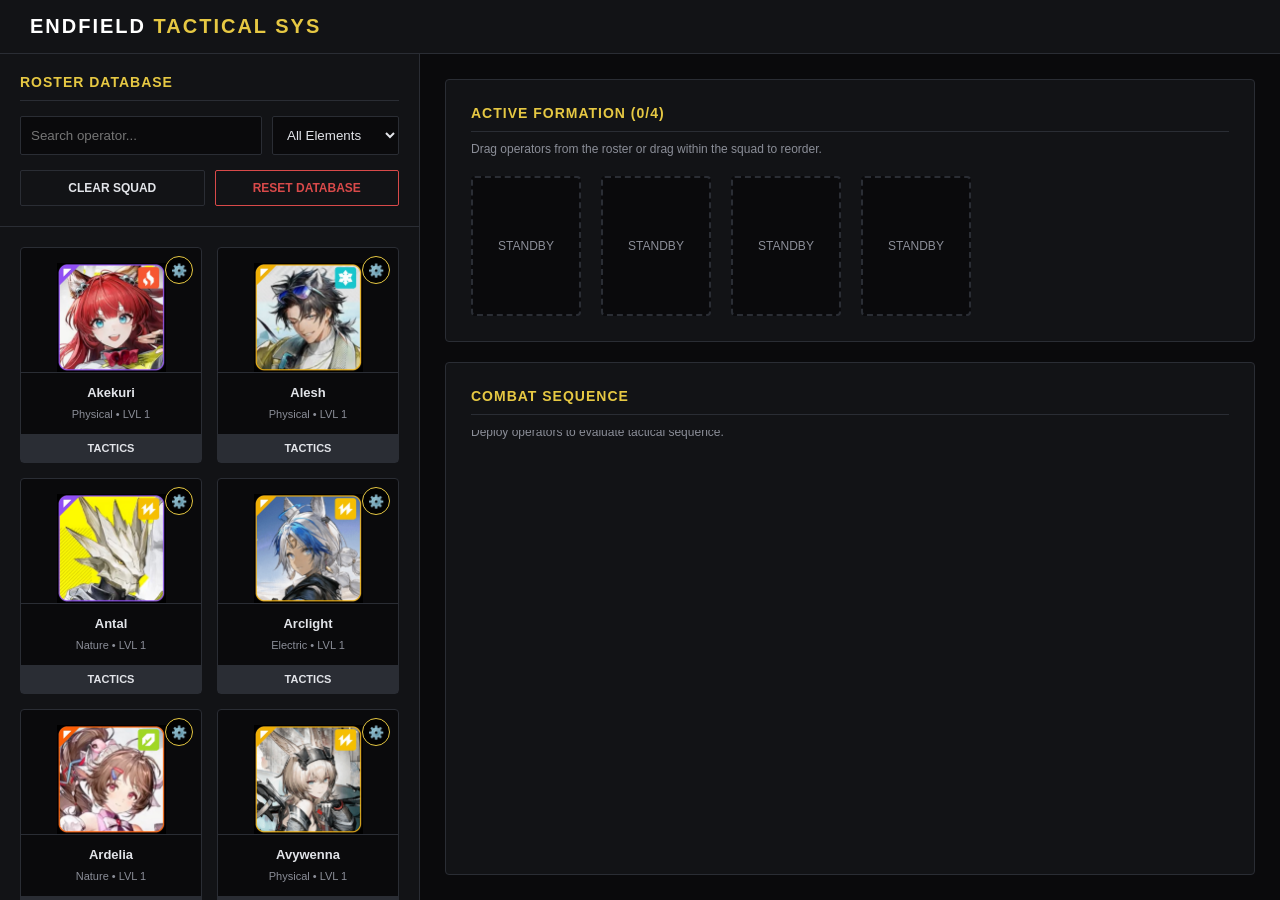
==== index.html @ f318a4c8 "Rename endfield.html to index.html" ====
<!DOCTYPE html>
<html lang="en">
<head>
    <meta charset="UTF-8">
    <meta name="viewport" content="width=device-width, initial-scale=1.0">
    <title>Endfield Combo Simulator</title>
    <link rel="icon" type="image/png" href="imagens/favicon.png">
    <link rel="stylesheet" href="style.css">
</head>
<body>
    <header class="header-nav">
        <div class="logo-area">
            <h1>ENDFIELD <span>TACTICAL SYS</span></h1>
        </div>
    </header>

    <main class="main-layout">
        <aside class="roster-panel">
            <div class="panel-header">
                <h2>Roster Database</h2>
                <div class="search-filters">
                    <input type="text" id="search-name" class="tech-input" placeholder="Search operator..." onkeyup="renderCharacters()">
                    <select id="filter-element" class="tech-input" onchange="renderCharacters()">
                        <option value="All">All Elements</option>
                        <option value="Physical">Physical</option>
                        <option value="Heat">Heat</option>
                        <option value="Cryo">Cryo</option>
                        <option value="Nature">Nature</option>
                        <option value="Electric">Electric</option>
                        <option value="Arts">Originium Arts</option>
                    </select>
                </div>
                <div class="roster-actions">
                    <button class="btn-ghost" onclick="clearSquad()">Clear Squad</button>
                    <button class="btn-danger" onclick="openConfirmModal()">Reset Database</button>
                </div>
            </div>
            
            <div class="character-grid" id="character-grid"></div>
        </aside>

        <section class="tactical-panel">
            <div class="squad-board">
                <h2>Active Formation (<span id="squad-counter">0</span>/4)</h2>
                <p class="sub-text">Drag operators from the roster or drag within the squad to reorder.</p>
                <div class="squad-slots" id="squad-slots"></div>
            </div>

            <div class="combo-board">
                <h2>Combat Sequence</h2>
                <div class="combo-track" id="combo-track"></div>
            </div>
        </section>
    </main>

    <!-- Modals -->
    <div id="modal-confirm" class="modal">
        <div class="modal-content modal-sm">
            <h2 class="warning-text">SYSTEM RESET</h2>
            <p>Are you sure you want to reset all configurations, levels, and clear the active squad?</p>
            <div class="modal-actions mt-20">
                <button class="btn-ghost" onclick="closeConfirmModal()">Cancel</button>
                <button class="btn-danger" onclick="executeResetAll()">Confirm Reset</button>
            </div>
        </div>
    </div>

    <div id="modal-synergy" class="modal">
        <div class="modal-content modal-lg">
            <span class="close-btn" onclick="closeSynergyModal()">&times;</span>
            <h2 id="modal-synergy-title">Tactical Suggestions</h2>
            <p class="sub-text">Recommended formations based on element and combat mechanics.</p>
            <div id="suggested-teams-container"></div>
        </div>
    </div>

    <div id="modal-config" class="modal">
        <div class="modal-content modal-xl">
            <span class="close-btn" onclick="closeConfigModal()">&times;</span>
            
            <div class="config-header">
                <div class="config-avatar" id="config-avatar"></div>
                <div class="config-title">
                    <h2><span id="config-char-name"></span> <span class="badge" id="config-origin-badge"></span></h2>
                    <div class="level-input-group">
                        <label>Operator LVL (1-90)</label>
                        <input type="number" id="conf-level" class="tech-input text-center" min="1" max="90" value="1">
                    </div>
                </div>
            </div>
            
            <div class="config-grid">
                <div class="config-col">
                    <div class="data-block">
                        <h3>Weapon Systems</h3>
                        <div class="weapon-display">
                            <div class="weapon-preview" id="preview-weapon"></div>
                            <select id="conf-weapon-id" class="tech-input full-width" onchange="updateWeaponPreview()"></select>
                        </div>
                        <div class="triple-grid mt-10">
                            <div><label>Level (1-90)</label><input type="number" id="conf-weapon-level" class="tech-input" min="1" max="90" value="1"></div>
                            <div><label>Essence</label><input type="number" id="conf-weapon-essence" class="tech-input" min="1" max="5" value="1"></div>
                            <div><label>Potential</label><input type="number" id="conf-weapon-potential" class="tech-input" min="1" max="5" value="1"></div>
                        </div>
                    </div>

                    <div class="data-block">
                        <h3>Factory Equipment (LVL 70 Sets)</h3>
                        <div class="gear-grid">
                            <div class="gear-item">
                                <label>HEAD</label>
                                <select id="conf-armor-head" class="tech-input full-width"></select>
                                <input type="number" id="conf-lvl-head" class="tech-input text-center" min="0" max="20" value="0" title="Enhancement Level">
                            </div>
                            <div class="gear-item">
                                <label>CORE</label>
                                <select id="conf-armor-chest" class="tech-input full-width"></select>
                                <input type="number" id="conf-lvl-chest" class="tech-input text-center" min="0" max="20" value="0" title="Enhancement Level">
                            </div>
                            <div class="gear-item">
                                <label>ARMS</label>
                                <select id="conf-armor-arms" class="tech-input full-width"></select>
                                <input type="number" id="conf-lvl-arms" class="tech-input text-center" min="0" max="20" value="0" title="Enhancement Level">
                            </div>
                            <div class="gear-item">
                                <label>LEGS</label>
                                <select id="conf-armor-legs" class="tech-input full-width"></select>
                                <input type="number" id="conf-lvl-legs" class="tech-input text-center" min="0" max="20" value="0" title="Enhancement Level">
                            </div>
                        </div>
                    </div>
                </div>

                <div class="config-col">
                    <div class="data-block h-full">
                        <h3>Capacity Matrix & Talents</h3>
                        <div class="matrix-list">
                            <div class="matrix-row">
                                <div class="matrix-info"><span class="highlight">Basic Attack</span><span id="name-skill-1"></span></div>
                                <input type="number" id="conf-skill-1" class="tech-input text-center" min="1" max="7" value="1">
                            </div>
                            <div class="matrix-row">
                                <div class="matrix-info"><span class="highlight">Active Skill</span><span id="name-skill-2"></span></div>
                                <input type="number" id="conf-skill-2" class="tech-input text-center" min="1" max="7" value="1">
                            </div>
                            <div class="matrix-row">
                                <div class="matrix-info"><span class="highlight">Ultimate</span><span id="name-skill-3"></span></div>
                                <input type="number" id="conf-skill-3" class="tech-input text-center" min="1" max="7" value="1">
                            </div>
                            <div class="matrix-row">
                                <div class="matrix-info"><span class="highlight">Passive Talent</span><span id="name-skill-4"></span></div>
                                <div class="talent-toggles" id="talent-nodes-container"></div>
                            </div>
                        </div>
                    </div>
                </div>
            </div>

            <div class="modal-actions mt-20">
                <button class="btn-ghost" onclick="resetConfig()">Restore Defaults</button>
                <button class="btn-primary" onclick="saveConfig()">Save Parameters</button>
            </div>
        </div>
    </div>

    <script src="script.js"></script>
</body>
</html>
---- style.css ----
:root {
    --bg-dark: #0A0A0C;
    --panel-dark: #121316;
    --border-dim: #2A2D34;
    --text-main: #E2E4E9;
    --text-dim: #8B8E98;
    --primary-yellow: #E6C843;
    --primary-hover: #F2D85D;
    --danger-red: #D94A4A;
}

* { box-sizing: border-box; }

body { 
    font-family: 'Segoe UI', Roboto, Helvetica, Arial, sans-serif; 
    background-color: var(--bg-dark); 
    color: var(--text-main); 
    margin: 0; padding: 0; 
    height: 100vh; display: flex; flex-direction: column;
}

.header-nav { background: var(--panel-dark); padding: 15px 30px; border-bottom: 1px solid var(--border-dim); }
.logo-area h1 { margin: 0; font-size: 20px; font-weight: 800; letter-spacing: 2px; color: #FFF; }
.logo-area span { color: var(--primary-yellow); }

.main-layout { display: flex; flex: 1; overflow: hidden; }

.roster-panel { width: 420px; background: var(--panel-dark); border-right: 1px solid var(--border-dim); display: flex; flex-direction: column; }
.panel-header { padding: 20px; border-bottom: 1px solid var(--border-dim); flex-shrink: 0; }
.panel-header h2, .squad-board h2, .combo-board h2 { font-size: 14px; text-transform: uppercase; color: var(--primary-yellow); letter-spacing: 1px; margin: 0 0 15px 0; border-bottom: 1px solid var(--border-dim); padding-bottom: 10px; }

.character-grid { flex: 1; overflow-y: auto; padding: 20px; display: grid; grid-template-columns: 1fr 1fr; gap: 15px; align-content: start; }

.tech-input { background: var(--bg-dark); border: 1px solid var(--border-dim); color: var(--text-main); padding: 10px; border-radius: 2px; outline: none; transition: 0.2s; font-family: inherit; }
.tech-input:focus { border-color: var(--primary-yellow); }
.search-filters { display: flex; gap: 10px; margin-bottom: 15px; }
.search-filters input { flex: 1; }
.roster-actions { display: flex; gap: 10px; }

.btn-primary { background: var(--primary-yellow); color: #000; border: none; padding: 10px 15px; font-weight: 700; cursor: pointer; border-radius: 2px; text-transform: uppercase; font-size: 12px; flex: 1; transition: 0.2s; }
.btn-primary:hover { background: var(--primary-hover); }
.btn-ghost { background: transparent; color: var(--text-main); border: 1px solid var(--border-dim); padding: 10px 15px; font-weight: 600; cursor: pointer; border-radius: 2px; text-transform: uppercase; font-size: 12px; flex: 1; transition: 0.2s; }
.btn-ghost:hover { background: var(--border-dim); color: #FFF; }
.btn-danger { background: transparent; color: var(--danger-red); border: 1px solid var(--danger-red); padding: 10px 15px; font-weight: 600; cursor: pointer; border-radius: 2px; text-transform: uppercase; font-size: 12px; flex: 1; transition: 0.2s; }
.btn-danger:hover { background: var(--danger-red); color: #FFF; }

.char-card { background: var(--bg-dark); border: 1px solid var(--border-dim); border-radius: 4px; position: relative; cursor: grab; display: block; transition: 0.2s; }
.char-card:hover { border-color: var(--primary-yellow); }
.char-img { width: 100%; height: 110px; min-height: 110px; flex-shrink: 0; background-size: contain; background-repeat: no-repeat; background-position: center bottom; border-bottom: 1px solid var(--border-dim); margin-top: 15px; }
.char-info { padding: 12px 10px; text-align: center; }
.char-info strong { display: block; font-size: 13px; margin-bottom: 4px; }
.char-info span { font-size: 11px; color: var(--text-dim); }

.btn-gear { position: absolute; top: 8px; right: 8px; background: rgba(0,0,0,0.8); border: 1px solid var(--primary-yellow); color: var(--primary-yellow); width: 28px; height: 28px; border-radius: 50%; display: flex; align-items: center; justify-content: center; font-size: 13px; cursor: pointer; z-index: 20; transition: 0.2s; }
.btn-gear:hover { background: var(--primary-yellow); color: #000; }
.btn-suggestion { background: var(--border-dim); border: none; color: var(--text-main); font-size: 11px; padding: 8px; cursor: pointer; text-transform: uppercase; font-weight: bold; transition: 0.2s; width: 100%; }
.btn-suggestion:hover { background: var(--primary-yellow); color: #000; }

.tactical-panel { flex: 1; display: flex; flex-direction: column; padding: 25px; overflow-y: auto; gap: 20px; }
.squad-board { background: var(--panel-dark); border: 1px solid var(--border-dim); padding: 25px; border-radius: 4px; }
.sub-text { font-size: 12px; color: var(--text-dim); margin-top: -5px; margin-bottom: 20px; }
.squad-slots { display: flex; gap: 20px; min-height: 140px; }

.slot { width: 110px; height: 140px; min-height: 140px; flex-shrink: 0; background: var(--bg-dark); border: 2px dashed var(--border-dim); display: flex; flex-direction: column; align-items: center; justify-content: center; border-radius: 4px; position: relative; background-size: contain; background-repeat: no-repeat; background-position: center; transition: 0.2s; font-size: 12px; color: var(--text-dim); }
.slot.dragover { border-color: var(--primary-yellow); background: #1A1A1A; }
.slot-filled { border-style: solid; border-color: var(--border-dim); color: #FFF; box-shadow: inset 0 -60px 40px -10px rgba(0,0,0,0.9); justify-content: flex-end; padding-bottom: 12px; cursor: grab; }
.btn-remove { position: absolute; top: -8px; right: -8px; background: var(--danger-red); border: none; color: white; width: 24px; height: 24px; border-radius: 50%; font-size: 11px; cursor: pointer; font-weight: bold; z-index: 10; }
.slot .btn-gear { top: auto; bottom: -8px; left: -8px; right: auto; background: var(--panel-dark); }

.combo-board { background: var(--panel-dark); border: 1px solid var(--border-dim); padding: 25px; border-radius: 4px; flex: 1; }
.combo-track { display: flex; align-items: center; gap: 15px; overflow-x: auto; padding-bottom: 10px; }
.combo-node { background: var(--bg-dark); border: 1px solid var(--border-dim); padding: 15px; border-radius: 4px; min-width: 150px; text-align: center; }
.combo-node span { display: block; font-size: 11px; color: var(--text-dim); }
.combo-node .mechanic { color: var(--primary-yellow); font-weight: bold; font-size: 13px; margin-top: 5px; }
.combo-arrow { color: var(--border-dim); font-size: 24px; }

.modal { display: none; position: fixed; top: 0; left: 0; width: 100%; height: 100%; background: rgba(0,0,0,0.85); justify-content: center; align-items: center; z-index: 9999; backdrop-filter: blur(5px); }
.modal-content { background: var(--panel-dark); border: 1px solid var(--border-dim); padding: 30px; border-radius: 4px; position: relative; max-height: 90vh; overflow-y: auto; box-shadow: 0 10px 40px rgba(0,0,0,0.8); }
.modal-sm { width: 400px; text-align: center; }
.modal-lg { width: 700px; }
.modal-xl { width: 850px; }
.close-btn { position: absolute; top: 15px; right: 20px; font-size: 28px; color: var(--text-dim); cursor: pointer; transition: 0.2s; }
.close-btn:hover { color: var(--danger-red); }
.warning-text { color: var(--danger-red) !important; border-bottom: none !important; margin-bottom: 5px !important; text-align: center; }

.config-header { display: flex; align-items: center; gap: 20px; border-bottom: 1px solid var(--border-dim); padding-bottom: 20px; margin-bottom: 20px; }
.config-avatar { width: 80px; height: 80px; border-radius: 4px; background: var(--bg-dark); border: 1px solid var(--primary-yellow); background-size: cover; background-position: center; }
.config-title h2 { border: none; padding: 0; font-size: 22px; color: #FFF; margin-bottom: 10px; display: flex; align-items: center; gap: 10px; }
.badge { background: var(--border-dim); font-size: 10px; padding: 3px 8px; border-radius: 20px; color: var(--text-dim); font-weight: normal; }
.level-input-group { display: flex; align-items: center; gap: 10px; font-size: 12px; color: var(--text-dim); text-transform: uppercase; font-weight: bold; }
.text-center { text-align: center; }

.config-grid { display: grid; grid-template-columns: 1fr 1fr; gap: 25px; }
.data-block { background: var(--bg-dark); border: 1px solid var(--border-dim); padding: 20px; border-radius: 4px; margin-bottom: 20px; }
.data-block h3 { margin: 0 0 15px 0; font-size: 12px; color: var(--text-dim); text-transform: uppercase; border-bottom: 1px solid var(--border-dim); padding-bottom: 8px; }
.h-full { height: 100%; box-sizing: border-box; }

.weapon-display { display: flex; gap: 15px; }
.weapon-preview { width: 60px; height: 60px; background: var(--panel-dark); border: 1px solid var(--border-dim); border-radius: 2px; flex-shrink: 0; background-size: cover; background-position: center; }
.full-width { width: 100%; }

.mt-10 { margin-top: 10px; }
.mt-20 { margin-top: 20px; }
.triple-grid { display: grid; grid-template-columns: 1fr 1fr 1fr; gap: 10px; }
.triple-grid label { display: block; font-size: 10px; color: var(--text-dim); text-transform: uppercase; margin-bottom: 4px; }
.triple-grid input { width: 100%; text-align: center; }

/* Gear Grid for 4 pieces */
.gear-grid { display: grid; grid-template-columns: 1fr; gap: 8px; }
.gear-item { display: grid; grid-template-columns: 40px 1fr 50px; gap: 10px; align-items: center; }
.gear-item label { margin: 0; font-size: 10px; color: var(--primary-yellow); font-weight: bold; }

.matrix-row { display: flex; justify-content: space-between; align-items: center; background: var(--panel-dark); border: 1px solid var(--border-dim); padding: 12px; margin-bottom: 10px; border-radius: 2px; }
.matrix-info { display: flex; flex-direction: column; }
.highlight { font-size: 10px; color: var(--primary-yellow); text-transform: uppercase; font-weight: bold; margin-bottom: 2px; }
.matrix-info span:last-child { font-size: 13px; color: #FFF; }
.matrix-row input { width: 50px; }
.talent-toggles { display: flex; gap: 5px; }
.talent-box { display: flex; align-items: center; justify-content: center; width: 24px; height: 24px; border: 1px solid var(--border-dim); background: var(--bg-dark); cursor: pointer; font-size: 10px; color: var(--text-dim); transition: 0.2s; }
.talent-box.active { background: var(--primary-yellow); color: #000; border-color: var(--primary-yellow); }

.modal-actions { display: flex; gap: 15px; }

.team-card { background: var(--bg-dark); border: 1px solid var(--border-dim); padding: 20px; margin-bottom: 15px; border-radius: 4px; }
.team-card h3 { font-size: 14px; color: var(--primary-yellow); margin-top: 0; text-transform: uppercase; border-bottom: 1px solid var(--border-dim); padding-bottom: 10px;}
.team-roster { display: flex; gap: 15px; margin-bottom: 15px; overflow-x: auto; padding-bottom: 5px; }
.mini-slot { width: 85px; height: 110px; background: var(--panel-dark); border: 1px solid var(--border-dim); display: flex; align-items: flex-end; justify-content: center; padding-bottom: 10px; font-size: 12px; text-align: center; background-size: cover; font-weight: bold; color: white; text-shadow: 1px 1px 3px #000; border-radius: 4px; }

::-webkit-scrollbar { width: 6px; height: 6px; }
::-webkit-scrollbar-track { background: var(--bg-dark); }
::-webkit-scrollbar-thumb { background: var(--border-dim); border-radius: 3px;}
::-webkit-scrollbar-thumb:hover { background: var(--primary-yellow); }
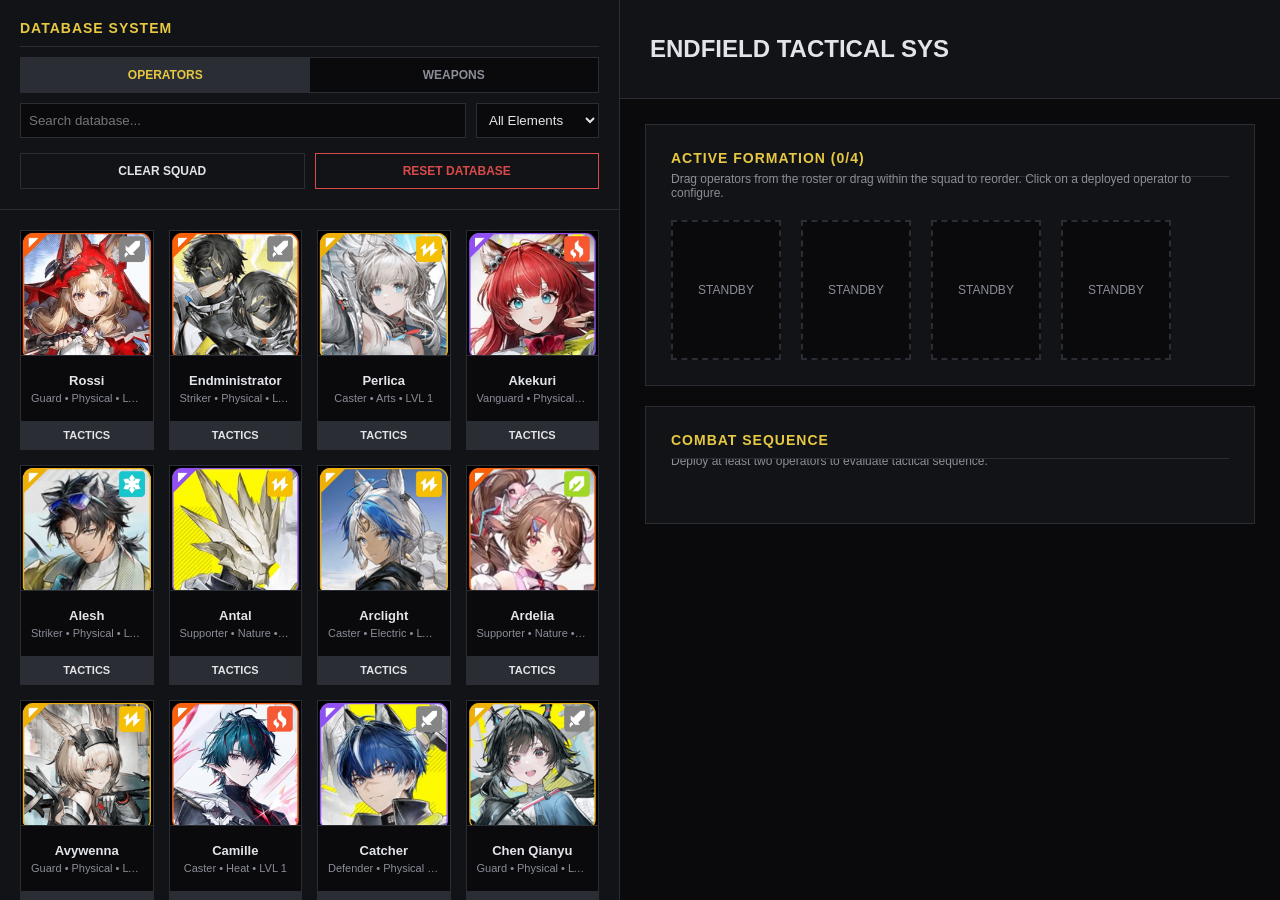
==== commit 12ae28db: "## Version 2.4 - Updated various parts of the UI. - Added the Operator and Weapon systems. - For n" ====
--- a/index.html
+++ b/index.html
@@ -3,24 +3,23 @@
 <head>
     <meta charset="UTF-8">
     <meta name="viewport" content="width=device-width, initial-scale=1.0">
-    <title>Endfield Combo Simulator</title>
+    <title>Endfield Tactical Simulator</title>
     <link rel="icon" type="image/png" href="imagens/favicon.png">
     <link rel="stylesheet" href="style.css">
 </head>
 <body>
-    <header class="header-nav">
-        <div class="logo-area">
-            <h1>ENDFIELD <span>TACTICAL SYS</span></h1>
-        </div>
-    </header>
-
     <main class="main-layout">
+        <!-- Roster Panel (Esquerda) -->
         <aside class="roster-panel">
             <div class="panel-header">
-                <h2>Roster Database</h2>
-                <div class="search-filters">
-                    <input type="text" id="search-name" class="tech-input" placeholder="Search operator..." onkeyup="renderCharacters()">
-                    <select id="filter-element" class="tech-input" onchange="renderCharacters()">
+                <h2>Database System</h2>
+                <div class="roster-tabs mt-10">
+                    <button class="tab-btn active" id="tab-btn-operators" onclick="switchTab('operators')">Operators</button>
+                    <button class="tab-btn" id="tab-btn-weapons" onclick="switchTab('weapons')">Weapons</button>
+                </div>
+                <div class="search-filters mt-10">
+                    <input type="text" id="search-name" class="tech-input" placeholder="Search database..." onkeyup="renderRoster()">
+                    <select id="filter-element" class="tech-input" onchange="renderRoster()">
                         <option value="All">All Elements</option>
                         <option value="Physical">Physical</option>
                         <option value="Heat">Heat</option>
@@ -39,21 +38,30 @@
             <div class="character-grid" id="character-grid"></div>
         </aside>
 
+        <!-- Tactical Panel (Direita) -->
         <section class="tactical-panel">
-            <div class="squad-board">
-                <h2>Active Formation (<span id="squad-counter">0</span>/4)</h2>
-                <p class="sub-text">Drag operators from the roster or drag within the squad to reorder.</p>
-                <div class="squad-slots" id="squad-slots"></div>
-            </div>
-
-            <div class="combo-board">
-                <h2>Combat Sequence</h2>
-                <div class="combo-track" id="combo-track"></div>
+            <header class="header-nav">
+                <div class="logo-area">
+                    <h1>ENDFIELD <span>TACTICAL SYS</span></h1>
+                </div>
+            </header>
+
+            <div class="tactical-content">
+                <div class="squad-board">
+                    <h2>Active Formation (<span id="squad-counter">0</span>/4)</h2>
+                    <p class="sub-text">Drag operators from the roster or drag within the squad to reorder. Click on a deployed operator to configure.</p>
+                    <div class="squad-slots" id="squad-slots"></div>
+                </div>
+
+                <div class="combo-board mt-20">
+                    <h2>Combat Sequence</h2>
+                    <div class="combo-track" id="combo-track"></div>
+                </div>
             </div>
         </section>
     </main>
 
-    <!-- Modals -->
+    <!-- Modal Reset -->
     <div id="modal-confirm" class="modal">
         <div class="modal-content modal-sm">
             <h2 class="warning-text">SYSTEM RESET</h2>
@@ -65,6 +73,7 @@
         </div>
     </div>
 
+    <!-- Modal Synergy -->
     <div id="modal-synergy" class="modal">
         <div class="modal-content modal-lg">
             <span class="close-btn" onclick="closeSynergyModal()">&times;</span>
@@ -74,8 +83,39 @@
         </div>
     </div>
 
+    <!-- Modal Weapon Explorer -->
+    <div id="modal-weapon" class="modal">
+        <div class="modal-content modal-lg">
+            <span class="close-btn" onclick="closeWeaponModal()">&times;</span>
+            <div class="config-header">
+                <div class="config-avatar" id="wpn-modal-img"></div>
+                <div class="config-title">
+                    <h2 id="wpn-modal-name">Weapon Name</h2>
+                    <span class="badge" id="wpn-modal-type">Type</span>
+                </div>
+            </div>
+            
+            <div class="data-block">
+                <h3>Base Progression Validation</h3>
+                <div style="display: flex; gap: 20px; align-items: center;">
+                    <div><label style="font-size: 10px; color: var(--text-dim); text-transform: uppercase;">Level Test (1-90)</label><input type="number" id="wpn-modal-level" class="tech-input text-center" min="1" max="90" value="1" oninput="updateWeaponModalStats()"></div>
+                    <div><label style="font-size: 10px; color: var(--text-dim); text-transform: uppercase;">Generated ATK</label><h2 style="color:var(--primary-yellow); margin:0; padding-top:4px;" id="wpn-modal-atk">0</h2></div>
+                </div>
+            </div>
+
+            <div class="data-block mt-20" id="wpn-modal-effects-container">
+                <!-- Injected via JS -->
+            </div>
+
+            <div class="modal-actions mt-20" style="justify-content: flex-end;">
+                <button class="btn-primary" id="btn-save-weapon" onclick="saveWeaponModal()" style="max-width: 200px;">Save Parameters</button>
+            </div>
+        </div>
+    </div>
+
+    <!-- Modal Character Configuration -->
     <div id="modal-config" class="modal">
-        <div class="modal-content modal-xl">
+        <div class="modal-content modal-xxxl">
             <span class="close-btn" onclick="closeConfigModal()">&times;</span>
             
             <div class="config-header">
@@ -84,73 +124,77 @@
                     <h2><span id="config-char-name"></span> <span class="badge" id="config-origin-badge"></span></h2>
                     <div class="level-input-group">
                         <label>Operator LVL (1-90)</label>
-                        <input type="number" id="conf-level" class="tech-input text-center" min="1" max="90" value="1">
+                        <input type="number" id="conf-level" class="tech-input text-center" min="1" max="90" value="1" oninput="updateLiveStats()">
+                        <span class="attr-badge" id="attr-primary" title="Primary Attribute">STR</span>
+                        <span class="attr-badge secondary" id="attr-secondary" title="Secondary Attribute">AGI</span>
                     </div>
                 </div>
             </div>
             
             <div class="config-grid">
+                <!-- Column 1: Equipment & Progression Core -->
                 <div class="config-col">
                     <div class="data-block">
+                        <h3>Character Progression</h3>
+                        <div style="display: grid; grid-template-columns: 1fr 1fr; gap: 10px;">
+                            <div><label style="display: block; font-size: 10px; color: var(--text-dim); text-transform: uppercase; margin-bottom: 4px;">Affinity (0-4)</label><input type="number" id="conf-char-affinity" class="tech-input text-center full-width" min="0" max="4" value="0" oninput="updateLiveStats()"></div>
+                            <div><label style="display: block; font-size: 10px; color: var(--text-dim); text-transform: uppercase; margin-bottom: 4px;">Potential (0-5)</label><input type="number" id="conf-char-potential" class="tech-input text-center full-width" min="0" max="5" value="0" oninput="updateLiveStats()"></div>
+                        </div>
+                    </div>
+
+                    <div class="data-block mt-10">
                         <h3>Weapon Systems</h3>
                         <div class="weapon-display">
                             <div class="weapon-preview" id="preview-weapon"></div>
-                            <select id="conf-weapon-id" class="tech-input full-width" onchange="updateWeaponPreview()"></select>
-                        </div>
-                        <div class="triple-grid mt-10">
-                            <div><label>Level (1-90)</label><input type="number" id="conf-weapon-level" class="tech-input" min="1" max="90" value="1"></div>
-                            <div><label>Essence</label><input type="number" id="conf-weapon-essence" class="tech-input" min="1" max="5" value="1"></div>
-                            <div><label>Potential</label><input type="number" id="conf-weapon-potential" class="tech-input" min="1" max="5" value="1"></div>
-                        </div>
-                    </div>
-
-                    <div class="data-block">
-                        <h3>Factory Equipment (LVL 70 Sets)</h3>
+                            <select id="conf-weapon-id" class="tech-input full-width" onchange="updateWeaponPreview(); updateLiveStats();"></select>
+                        </div>
+                        <div class="quad-grid mt-10">
+                            <div><label>Level</label><input type="number" id="conf-weapon-level" class="tech-input text-center" min="1" max="90" value="1" oninput="updateLiveStats()"></div>
+                            <div><label>Eff. 1</label><input type="number" id="conf-weapon-e1" class="tech-input text-center" min="1" max="9" value="1" oninput="updateLiveStats()"></div>
+                            <div><label>Eff. 2</label><input type="number" id="conf-weapon-e2" class="tech-input text-center" min="1" max="9" value="1" oninput="updateLiveStats()"></div>
+                            <div><label>Eff. 3</label><input type="number" id="conf-weapon-e3" class="tech-input text-center" min="1" max="9" value="1" oninput="updateLiveStats()"></div>
+                        </div>
+                    </div>
+
+                    <div class="data-block mt-10">
+                        <h3>Factory Equipment</h3>
                         <div class="gear-grid">
-                            <div class="gear-item">
-                                <label>HEAD</label>
-                                <select id="conf-armor-head" class="tech-input full-width"></select>
-                                <input type="number" id="conf-lvl-head" class="tech-input text-center" min="0" max="20" value="0" title="Enhancement Level">
+                            <div class="gear-item"><label>HEAD</label><select id="conf-armor-head" class="tech-input full-width" onchange="updateLiveStats()"></select><input type="number" id="conf-lvl-head" class="tech-input text-center" min="0" max="20" value="0" oninput="updateLiveStats()"></div>
+                            <div class="gear-item"><label>CORE</label><select id="conf-armor-chest" class="tech-input full-width" onchange="updateLiveStats()"></select><input type="number" id="conf-lvl-chest" class="tech-input text-center" min="0" max="20" value="0" oninput="updateLiveStats()"></div>
+                            <div class="gear-item"><label>ARMS</label><select id="conf-armor-arms" class="tech-input full-width" onchange="updateLiveStats()"></select><input type="number" id="conf-lvl-arms" class="tech-input text-center" min="0" max="20" value="0" oninput="updateLiveStats()"></div>
+                            <div class="gear-item"><label>LEGS</label><select id="conf-armor-legs" class="tech-input full-width" onchange="updateLiveStats()"></select><input type="number" id="conf-lvl-legs" class="tech-input text-center" min="0" max="20" value="0" oninput="updateLiveStats()"></div>
+                        </div>
+                    </div>
+                </div>
+
+                <!-- Column 2: Ability Matrix & Tactical Data -->
+                <div class="config-col" style="flex: 1.5;">
+                    <div class="data-block h-full">
+                        <h3>Ability Matrix & Mechanics</h3>
+                        <div class="matrix-list">
+                            <div class="matrix-row"><div class="matrix-info"><span class="highlight">Basic Attack</span><span id="name-skill-1"></span></div><select id="conf-skill-1" class="tech-input text-center skill-select" onchange="updateLiveStats()"></select></div>
+                            <div class="matrix-row"><div class="matrix-info"><span class="highlight">Normal Skill</span><span id="name-skill-2"></span></div><select id="conf-skill-2" class="tech-input text-center skill-select" onchange="updateLiveStats()"></select></div>
+                            <div class="matrix-row"><div class="matrix-info"><span class="highlight">Ultimate Skill</span><span id="name-skill-3"></span></div><select id="conf-skill-3" class="tech-input text-center skill-select" onchange="updateLiveStats()"></select></div>
+                            <div class="matrix-row"><div class="matrix-info"><span class="highlight">Combo Skill</span><span id="name-skill-4"></span></div><select id="conf-skill-4" class="tech-input text-center skill-select" onchange="updateLiveStats()"></select></div>
+                            
+                            <div class="talent-section mt-10">
+                                <label class="section-label">Talent Nodes (Major & Minor)</label>
+                                <div class="talent-nodes-grid" id="talent-nodes-container"></div>
                             </div>
-                            <div class="gear-item">
-                                <label>CORE</label>
-                                <select id="conf-armor-chest" class="tech-input full-width"></select>
-                                <input type="number" id="conf-lvl-chest" class="tech-input text-center" min="0" max="20" value="0" title="Enhancement Level">
-                            </div>
-                            <div class="gear-item">
-                                <label>ARMS</label>
-                                <select id="conf-armor-arms" class="tech-input full-width"></select>
-                                <input type="number" id="conf-lvl-arms" class="tech-input text-center" min="0" max="20" value="0" title="Enhancement Level">
-                            </div>
-                            <div class="gear-item">
-                                <label>LEGS</label>
-                                <select id="conf-armor-legs" class="tech-input full-width"></select>
-                                <input type="number" id="conf-lvl-legs" class="tech-input text-center" min="0" max="20" value="0" title="Enhancement Level">
-                            </div>
-                        </div>
-                    </div>
-                </div>
-
+                        </div>
+
+                        <div class="tactical-intel-box mt-10" id="intel-box">
+                            <!-- Injected by JS: Skills, Talents and Potential Data -->
+                        </div>
+                    </div>
+                </div>
+
+                <!-- Column 3: Advanced Stats -->
                 <div class="config-col">
-                    <div class="data-block h-full">
-                        <h3>Capacity Matrix & Talents</h3>
-                        <div class="matrix-list">
-                            <div class="matrix-row">
-                                <div class="matrix-info"><span class="highlight">Basic Attack</span><span id="name-skill-1"></span></div>
-                                <input type="number" id="conf-skill-1" class="tech-input text-center" min="1" max="7" value="1">
-                            </div>
-                            <div class="matrix-row">
-                                <div class="matrix-info"><span class="highlight">Active Skill</span><span id="name-skill-2"></span></div>
-                                <input type="number" id="conf-skill-2" class="tech-input text-center" min="1" max="7" value="1">
-                            </div>
-                            <div class="matrix-row">
-                                <div class="matrix-info"><span class="highlight">Ultimate</span><span id="name-skill-3"></span></div>
-                                <input type="number" id="conf-skill-3" class="tech-input text-center" min="1" max="7" value="1">
-                            </div>
-                            <div class="matrix-row">
-                                <div class="matrix-info"><span class="highlight">Passive Talent</span><span id="name-skill-4"></span></div>
-                                <div class="talent-toggles" id="talent-nodes-container"></div>
-                            </div>
+                    <div class="data-block h-full" style="padding-right: 5px;">
+                        <h3>Advanced Combat Stats</h3>
+                        <div class="stats-grid" id="advanced-stats-container">
+                            <!-- Injected by JS -->
                         </div>
                     </div>
                 </div>
@@ -158,11 +202,11 @@
 
             <div class="modal-actions mt-20">
                 <button class="btn-ghost" onclick="resetConfig()">Restore Defaults</button>
-                <button class="btn-primary" onclick="saveConfig()">Save Parameters</button>
+                <button class="btn-primary" id="btn-save-config" onclick="saveConfig()">Save Parameters</button>
             </div>
         </div>
     </div>
 
     <script src="script.js"></script>
 </body>
-</html>
+</html>
--- a/style.css
+++ b/style.css
@@ -19,114 +19,160 @@
     height: 100vh; display: flex; flex-direction: column;
 }
 
-.header-nav { background: var(--panel-dark); padding: 15px 30px; border-bottom: 1px solid var(--border-dim); }
-.logo-area h1 { margin: 0; font-size: 20px; font-weight: 800; letter-spacing: 2px; color: #FFF; }
-.logo-area span { color: var(--primary-yellow); }
+.main-layout { display: flex; flex: 1; overflow: hidden; height: 100vh; }
 
-.main-layout { display: flex; flex: 1; overflow: hidden; }
+.roster-panel { width: 620px; background: var(--panel-dark); border-right: 1px solid var(--border-dim); display: flex; flex-direction: column; }
+.panel-header { padding: 20px; border-bottom: 1px solid var(--border-dim); flex-shrink: 0; }
+.panel-header h2, .squad-board h2, .combo-board h2 { font-size: 14px; text-transform: uppercase; color: var(--primary-yellow); letter-spacing: 1px; margin: 0; border-bottom: 1px solid var(--border-dim); padding-bottom: 10px; }
 
-.roster-panel { width: 420px; background: var(--panel-dark); border-right: 1px solid var(--border-dim); display: flex; flex-direction: column; }
-.panel-header { padding: 20px; border-bottom: 1px solid var(--border-dim); flex-shrink: 0; }
-.panel-header h2, .squad-board h2, .combo-board h2 { font-size: 14px; text-transform: uppercase; color: var(--primary-yellow); letter-spacing: 1px; margin: 0 0 15px 0; border-bottom: 1px solid var(--border-dim); padding-bottom: 10px; }
+/* Roster Tabs */
+.roster-tabs { display: flex; border: 1px solid var(--border-dim); background: var(--bg-dark); }
+.tab-btn { flex: 1; background: transparent; color: var(--text-dim); border: none; padding: 10px; font-size: 12px; font-weight: bold; text-transform: uppercase; cursor: pointer; transition: 0.2s; }
+.tab-btn:hover { color: #FFF; }
+.tab-btn.active { background: var(--border-dim); color: var(--primary-yellow); }
 
-.character-grid { flex: 1; overflow-y: auto; padding: 20px; display: grid; grid-template-columns: 1fr 1fr; gap: 15px; align-content: start; }
+/* GRID FIX - Impede itens de esticarem */
+.character-grid { flex: 1; overflow-y: auto; padding: 20px; display: grid; grid-template-columns: repeat(4, 1fr); gap: 15px; align-content: start; align-items: start; }
 
-.tech-input { background: var(--bg-dark); border: 1px solid var(--border-dim); color: var(--text-main); padding: 10px; border-radius: 2px; outline: none; transition: 0.2s; font-family: inherit; }
+.tech-input { background: var(--bg-dark); border: 1px solid var(--border-dim); color: var(--text-main); padding: 8px; outline: none; transition: 0.2s; font-family: inherit; }
 .tech-input:focus { border-color: var(--primary-yellow); }
 .search-filters { display: flex; gap: 10px; margin-bottom: 15px; }
 .search-filters input { flex: 1; }
 .roster-actions { display: flex; gap: 10px; }
 
-.btn-primary { background: var(--primary-yellow); color: #000; border: none; padding: 10px 15px; font-weight: 700; cursor: pointer; border-radius: 2px; text-transform: uppercase; font-size: 12px; flex: 1; transition: 0.2s; }
+.btn-primary { background: var(--primary-yellow); color: #000; border: none; padding: 10px 15px; font-weight: 700; cursor: pointer; text-transform: uppercase; font-size: 12px; flex: 1; transition: 0.2s; }
 .btn-primary:hover { background: var(--primary-hover); }
-.btn-ghost { background: transparent; color: var(--text-main); border: 1px solid var(--border-dim); padding: 10px 15px; font-weight: 600; cursor: pointer; border-radius: 2px; text-transform: uppercase; font-size: 12px; flex: 1; transition: 0.2s; }
+.btn-ghost { background: transparent; color: var(--text-main); border: 1px solid var(--border-dim); padding: 10px 15px; font-weight: 600; cursor: pointer; text-transform: uppercase; font-size: 12px; flex: 1; transition: 0.2s; }
 .btn-ghost:hover { background: var(--border-dim); color: #FFF; }
-.btn-danger { background: transparent; color: var(--danger-red); border: 1px solid var(--danger-red); padding: 10px 15px; font-weight: 600; cursor: pointer; border-radius: 2px; text-transform: uppercase; font-size: 12px; flex: 1; transition: 0.2s; }
+.btn-danger { background: transparent; color: var(--danger-red); border: 1px solid var(--danger-red); padding: 10px 15px; font-weight: 600; cursor: pointer; text-transform: uppercase; font-size: 12px; flex: 1; transition: 0.2s; }
 .btn-danger:hover { background: var(--danger-red); color: #FFF; }
 
-.char-card { background: var(--bg-dark); border: 1px solid var(--border-dim); border-radius: 4px; position: relative; cursor: grab; display: block; transition: 0.2s; }
+/* LOCK ESTRITO DOS CARDS */
+.char-card { 
+    background: var(--bg-dark); border: 1px solid var(--border-dim); position: relative; cursor: pointer; 
+    display: flex; flex-direction: column; transition: 0.2s; 
+    width: 100%; height: 220px; min-height: 220px; max-height: 220px; overflow: hidden;
+}
 .char-card:hover { border-color: var(--primary-yellow); }
-.char-img { width: 100%; height: 110px; min-height: 110px; flex-shrink: 0; background-size: contain; background-repeat: no-repeat; background-position: center bottom; border-bottom: 1px solid var(--border-dim); margin-top: 15px; }
-.char-info { padding: 12px 10px; text-align: center; }
-.char-info strong { display: block; font-size: 13px; margin-bottom: 4px; }
-.char-info span { font-size: 11px; color: var(--text-dim); }
 
-.btn-gear { position: absolute; top: 8px; right: 8px; background: rgba(0,0,0,0.8); border: 1px solid var(--primary-yellow); color: var(--primary-yellow); width: 28px; height: 28px; border-radius: 50%; display: flex; align-items: center; justify-content: center; font-size: 13px; cursor: pointer; z-index: 20; transition: 0.2s; }
-.btn-gear:hover { background: var(--primary-yellow); color: #000; }
-.btn-suggestion { background: var(--border-dim); border: none; color: var(--text-main); font-size: 11px; padding: 8px; cursor: pointer; text-transform: uppercase; font-weight: bold; transition: 0.2s; width: 100%; }
+.char-img, .wpn-img { 
+    width: 100%; height: 125px; min-height: 125px; max-height: 125px; flex-shrink: 0; 
+    background-color: var(--panel-dark); background-repeat: no-repeat; border-bottom: 1px solid var(--border-dim); 
+    display: flex; align-items: center; justify-content: center; 
+}
+.char-img { background-size: cover; background-position: center top; }
+.wpn-img { background-size: 75%; background-position: center; }
+
+/* TEXTOS TRAVADOS EM 1 LINHA */
+.char-info { padding: 10px; text-align: center; flex: 1; display: flex; flex-direction: column; justify-content: center; overflow: hidden; width: 100%; }
+.char-info strong { display: block; font-size: 13px; margin-bottom: 4px; white-space: nowrap; overflow: hidden; text-overflow: ellipsis; width: 100%; }
+.char-info span { display: block; font-size: 11px; color: var(--text-dim); white-space: nowrap; overflow: hidden; text-overflow: ellipsis; width: 100%; }
+
+.btn-suggestion { background: var(--border-dim); border: none; color: var(--text-main); font-size: 11px; padding: 8px; cursor: pointer; text-transform: uppercase; font-weight: bold; transition: 0.2s; width: 100%; flex-shrink: 0; margin-top: auto; }
 .btn-suggestion:hover { background: var(--primary-yellow); color: #000; }
 
-.tactical-panel { flex: 1; display: flex; flex-direction: column; padding: 25px; overflow-y: auto; gap: 20px; }
-.squad-board { background: var(--panel-dark); border: 1px solid var(--border-dim); padding: 25px; border-radius: 4px; }
+.tactical-panel { flex: 1; display: flex; flex-direction: column; padding: 0; overflow-y: auto; background: var(--bg-dark); }
+
+.header-nav { 
+    background: var(--panel-dark); 
+    padding: 15px 30px; 
+    border-bottom: 1px solid var(--border-dim); 
+    width: 100%; box-sizing: border-box; text-align: left;
+}
+
+.tactical-content { padding: 25px; display: flex; flex-direction: column; flex: 1; }
+
+.squad-board { background: var(--panel-dark); border: 1px solid var(--border-dim); padding: 25px; }
 .sub-text { font-size: 12px; color: var(--text-dim); margin-top: -5px; margin-bottom: 20px; }
 .squad-slots { display: flex; gap: 20px; min-height: 140px; }
 
-.slot { width: 110px; height: 140px; min-height: 140px; flex-shrink: 0; background: var(--bg-dark); border: 2px dashed var(--border-dim); display: flex; flex-direction: column; align-items: center; justify-content: center; border-radius: 4px; position: relative; background-size: contain; background-repeat: no-repeat; background-position: center; transition: 0.2s; font-size: 12px; color: var(--text-dim); }
+.slot { width: 110px; height: 140px; min-height: 140px; flex-shrink: 0; background: var(--bg-dark); border: 2px dashed var(--border-dim); display: flex; flex-direction: column; align-items: center; justify-content: center; position: relative; background-size: cover; background-repeat: no-repeat; background-position: center top; transition: 0.2s; font-size: 12px; color: var(--text-dim); }
 .slot.dragover { border-color: var(--primary-yellow); background: #1A1A1A; }
-.slot-filled { border-style: solid; border-color: var(--border-dim); color: #FFF; box-shadow: inset 0 -60px 40px -10px rgba(0,0,0,0.9); justify-content: flex-end; padding-bottom: 12px; cursor: grab; }
-.btn-remove { position: absolute; top: -8px; right: -8px; background: var(--danger-red); border: none; color: white; width: 24px; height: 24px; border-radius: 50%; font-size: 11px; cursor: pointer; font-weight: bold; z-index: 10; }
-.slot .btn-gear { top: auto; bottom: -8px; left: -8px; right: auto; background: var(--panel-dark); }
+.slot-filled { border-style: solid; border-color: var(--border-dim); color: #FFF; box-shadow: inset 0 -60px 40px -10px rgba(0,0,0,0.9); padding-bottom: 12px; cursor: pointer; }
+.btn-remove { position: absolute; top: -8px; right: -8px; background: var(--danger-red); border: none; color: white; width: 24px; height: 24px; font-size: 11px; cursor: pointer; font-weight: bold; z-index: 10; }
 
-.combo-board { background: var(--panel-dark); border: 1px solid var(--border-dim); padding: 25px; border-radius: 4px; flex: 1; }
+.combo-board { background: var(--panel-dark); border: 1px solid var(--border-dim); padding: 25px; }
 .combo-track { display: flex; align-items: center; gap: 15px; overflow-x: auto; padding-bottom: 10px; }
-.combo-node { background: var(--bg-dark); border: 1px solid var(--border-dim); padding: 15px; border-radius: 4px; min-width: 150px; text-align: center; }
+.combo-node { background: var(--bg-dark); border: 1px solid var(--border-dim); padding: 15px; min-width: 150px; text-align: center; }
 .combo-node span { display: block; font-size: 11px; color: var(--text-dim); }
 .combo-node .mechanic { color: var(--primary-yellow); font-weight: bold; font-size: 13px; margin-top: 5px; }
 .combo-arrow { color: var(--border-dim); font-size: 24px; }
 
 .modal { display: none; position: fixed; top: 0; left: 0; width: 100%; height: 100%; background: rgba(0,0,0,0.85); justify-content: center; align-items: center; z-index: 9999; backdrop-filter: blur(5px); }
-.modal-content { background: var(--panel-dark); border: 1px solid var(--border-dim); padding: 30px; border-radius: 4px; position: relative; max-height: 90vh; overflow-y: auto; box-shadow: 0 10px 40px rgba(0,0,0,0.8); }
+.modal-content { background: var(--panel-dark); border: 1px solid var(--border-dim); padding: 20px; position: relative; max-height: 95vh; overflow-y: auto; box-shadow: 0 10px 40px rgba(0,0,0,0.8); }
 .modal-sm { width: 400px; text-align: center; }
 .modal-lg { width: 700px; }
-.modal-xl { width: 850px; }
-.close-btn { position: absolute; top: 15px; right: 20px; font-size: 28px; color: var(--text-dim); cursor: pointer; transition: 0.2s; }
+.modal-xxxl { width: 1050px; }
+.close-btn { position: absolute; top: 10px; right: 15px; font-size: 24px; color: var(--text-dim); cursor: pointer; transition: 0.2s; z-index: 50;}
 .close-btn:hover { color: var(--danger-red); }
 .warning-text { color: var(--danger-red) !important; border-bottom: none !important; margin-bottom: 5px !important; text-align: center; }
 
-.config-header { display: flex; align-items: center; gap: 20px; border-bottom: 1px solid var(--border-dim); padding-bottom: 20px; margin-bottom: 20px; }
-.config-avatar { width: 80px; height: 80px; border-radius: 4px; background: var(--bg-dark); border: 1px solid var(--primary-yellow); background-size: cover; background-position: center; }
-.config-title h2 { border: none; padding: 0; font-size: 22px; color: #FFF; margin-bottom: 10px; display: flex; align-items: center; gap: 10px; }
-.badge { background: var(--border-dim); font-size: 10px; padding: 3px 8px; border-radius: 20px; color: var(--text-dim); font-weight: normal; }
-.level-input-group { display: flex; align-items: center; gap: 10px; font-size: 12px; color: var(--text-dim); text-transform: uppercase; font-weight: bold; }
+.config-header { display: flex; align-items: center; gap: 15px; border-bottom: 1px solid var(--border-dim); padding-bottom: 15px; margin-bottom: 15px; }
+.config-avatar { width: 70px; height: 70px; background: var(--bg-dark); border: 1px solid var(--primary-yellow); background-size: cover; background-repeat: no-repeat; background-position: center top; display: flex; align-items: center; justify-content: center; }
+.config-title h2 { border: none; padding: 0; font-size: 20px; color: #FFF; margin-bottom: 8px; display: flex; align-items: center; gap: 10px; }
+.badge { background: var(--border-dim); font-size: 10px; padding: 3px 8px; color: var(--text-dim); font-weight: normal; }
+.attr-badge { background: var(--primary-yellow); color: #000; font-size: 11px; padding: 4px 10px; font-weight: bold; margin-left: 10px; }
+.attr-badge.secondary { background: var(--border-dim); color: var(--text-main); }
+.level-input-group { display: flex; align-items: center; gap: 10px; font-size: 11px; color: var(--text-dim); text-transform: uppercase; font-weight: bold; }
 .text-center { text-align: center; }
 
-.config-grid { display: grid; grid-template-columns: 1fr 1fr; gap: 25px; }
-.data-block { background: var(--bg-dark); border: 1px solid var(--border-dim); padding: 20px; border-radius: 4px; margin-bottom: 20px; }
-.data-block h3 { margin: 0 0 15px 0; font-size: 12px; color: var(--text-dim); text-transform: uppercase; border-bottom: 1px solid var(--border-dim); padding-bottom: 8px; }
+.config-grid { display: flex; gap: 15px; }
+.config-col { flex: 1; display: flex; flex-direction: column; }
+.data-block { background: var(--bg-dark); border: 1px solid var(--border-dim); padding: 12px; }
+.data-block h3 { margin: 0 0 10px 0; font-size: 11px; color: var(--text-dim); text-transform: uppercase; border-bottom: 1px solid var(--border-dim); padding-bottom: 6px; }
 .h-full { height: 100%; box-sizing: border-box; }
 
 .weapon-display { display: flex; gap: 15px; }
-.weapon-preview { width: 60px; height: 60px; background: var(--panel-dark); border: 1px solid var(--border-dim); border-radius: 2px; flex-shrink: 0; background-size: cover; background-position: center; }
+.weapon-preview { width: 60px; height: 60px; background: var(--panel-dark); border: 1px solid var(--border-dim); flex-shrink: 0; background-size: 75%; background-repeat: no-repeat; background-position: center; display: flex; align-items: center; justify-content: center; }
 .full-width { width: 100%; }
 
 .mt-10 { margin-top: 10px; }
 .mt-20 { margin-top: 20px; }
 .triple-grid { display: grid; grid-template-columns: 1fr 1fr 1fr; gap: 10px; }
-.triple-grid label { display: block; font-size: 10px; color: var(--text-dim); text-transform: uppercase; margin-bottom: 4px; }
-.triple-grid input { width: 100%; text-align: center; }
+.quad-grid { display: grid; grid-template-columns: 1fr 1fr 1fr 1fr; gap: 8px; }
+.triple-grid label, .quad-grid label { display: block; font-size: 9px; color: var(--text-dim); text-transform: uppercase; margin-bottom: 4px; }
+.triple-grid input, .quad-grid input { width: 100%; text-align: center; padding: 6px; font-size: 11px; }
 
-/* Gear Grid for 4 pieces */
-.gear-grid { display: grid; grid-template-columns: 1fr; gap: 8px; }
-.gear-item { display: grid; grid-template-columns: 40px 1fr 50px; gap: 10px; align-items: center; }
-.gear-item label { margin: 0; font-size: 10px; color: var(--primary-yellow); font-weight: bold; }
+.gear-grid { display: grid; grid-template-columns: 1fr; gap: 6px; }
+.gear-item { display: grid; grid-template-columns: 35px 1fr 45px; gap: 8px; align-items: center; }
+.gear-item label { margin: 0; font-size: 9px; color: var(--primary-yellow); font-weight: bold; }
+.gear-item select, .gear-item input { padding: 6px; font-size: 11px; }
 
-.matrix-row { display: flex; justify-content: space-between; align-items: center; background: var(--panel-dark); border: 1px solid var(--border-dim); padding: 12px; margin-bottom: 10px; border-radius: 2px; }
+.matrix-row { display: flex; justify-content: space-between; align-items: center; background: var(--panel-dark); border: 1px solid var(--border-dim); padding: 6px 10px; margin-bottom: 6px; }
 .matrix-info { display: flex; flex-direction: column; }
-.highlight { font-size: 10px; color: var(--primary-yellow); text-transform: uppercase; font-weight: bold; margin-bottom: 2px; }
-.matrix-info span:last-child { font-size: 13px; color: #FFF; }
-.matrix-row input { width: 50px; }
-.talent-toggles { display: flex; gap: 5px; }
-.talent-box { display: flex; align-items: center; justify-content: center; width: 24px; height: 24px; border: 1px solid var(--border-dim); background: var(--bg-dark); cursor: pointer; font-size: 10px; color: var(--text-dim); transition: 0.2s; }
-.talent-box.active { background: var(--primary-yellow); color: #000; border-color: var(--primary-yellow); }
+.highlight { font-size: 9px; color: var(--primary-yellow); text-transform: uppercase; font-weight: bold; margin-bottom: 2px; }
+.matrix-info span:last-child { font-size: 11px; color: #FFF; }
+.skill-select { width: 95px; font-size: 10px; padding: 5px; }
 
-.modal-actions { display: flex; gap: 15px; }
+.talent-section { background: var(--panel-dark); border: 1px solid var(--border-dim); padding: 10px; }
+.section-label { display: block; font-size: 9px; color: var(--primary-yellow); text-transform: uppercase; font-weight: bold; margin-bottom: 8px; }
+.talent-nodes-grid { display: flex; flex-wrap: wrap; gap: 6px; }
+.talent-box { display: flex; align-items: center; justify-content: center; width: 22px; height: 22px; border: 1px solid var(--border-dim); background: var(--bg-dark); cursor: pointer; font-size: 9px; color: var(--text-dim); transition: 0.2s; }
+.talent-box.major { border-color: #555; }
+.talent-box.active { background: var(--primary-yellow); color: #000; border-color: var(--primary-yellow); font-weight: bold; }
 
-.team-card { background: var(--bg-dark); border: 1px solid var(--border-dim); padding: 20px; margin-bottom: 15px; border-radius: 4px; }
-.team-card h3 { font-size: 14px; color: var(--primary-yellow); margin-top: 0; text-transform: uppercase; border-bottom: 1px solid var(--border-dim); padding-bottom: 10px;}
-.team-roster { display: flex; gap: 15px; margin-bottom: 15px; overflow-x: auto; padding-bottom: 5px; }
-.mini-slot { width: 85px; height: 110px; background: var(--panel-dark); border: 1px solid var(--border-dim); display: flex; align-items: flex-end; justify-content: center; padding-bottom: 10px; font-size: 12px; text-align: center; background-size: cover; font-weight: bold; color: white; text-shadow: 1px 1px 3px #000; border-radius: 4px; }
+/* Tactical Intel Box Styles */
+.tactical-intel-box { background: var(--panel-dark); border: 1px solid var(--border-dim); padding: 10px; overflow-y: auto; max-height: 220px; }
+.intel-item { margin-bottom: 10px; border-bottom: 1px dashed var(--border-dim); padding-bottom: 8px; }
+.intel-item:last-child { border-bottom: none; margin-bottom: 0; padding-bottom: 0; }
+.intel-title { font-size: 10px; color: var(--primary-yellow); text-transform: uppercase; font-weight: bold; margin-bottom: 2px; display: block; }
+.intel-subtitle { font-size: 12px; color: #FFF; font-weight: bold; margin-bottom: 4px; display: block; }
+.intel-desc { font-size: 10px; color: var(--text-dim); line-height: 1.4; margin: 0; }
+
+.stats-grid { display: flex; flex-direction: column; gap: 4px; overflow-y: auto; max-height: 380px; padding-right: 5px; }
+.stat-row { display: flex; justify-content: space-between; align-items: center; font-size: 10px; padding: 4px 0; border-bottom: 1px solid #1A1C20; }
+.stat-row:last-child { border-bottom: none; }
+.stat-name { color: var(--text-dim); }
+.stat-val { color: #FFF; font-family: monospace; font-size: 11px; }
+
+.modal-actions { display: flex; gap: 10px; justify-content: flex-end; }
+
+.team-card { background: var(--bg-dark); border: 1px solid var(--border-dim); padding: 15px; margin-bottom: 10px; }
+.team-card h3 { font-size: 13px; color: var(--primary-yellow); margin-top: 0; text-transform: uppercase; border-bottom: 1px solid var(--border-dim); padding-bottom: 8px;}
+.team-roster { display: flex; gap: 10px; margin-bottom: 10px; overflow-x: auto; padding-bottom: 5px; }
+.mini-slot { width: 75px; height: 100px; background: var(--panel-dark); border: 1px solid var(--border-dim); display: flex; align-items: flex-end; justify-content: center; padding-bottom: 8px; font-size: 11px; text-align: center; background-size: cover; font-weight: bold; color: white; text-shadow: 1px 1px 3px #000; }
 
 ::-webkit-scrollbar { width: 6px; height: 6px; }
 ::-webkit-scrollbar-track { background: var(--bg-dark); }
-::-webkit-scrollbar-thumb { background: var(--border-dim); border-radius: 3px;}
-::-webkit-scrollbar-thumb:hover { background: var(--primary-yellow); }
+::-webkit-scrollbar-thumb { background: var(--border-dim); }
+::-webkit-scrollbar-thumb:hover { background: var(--primary-yellow); }
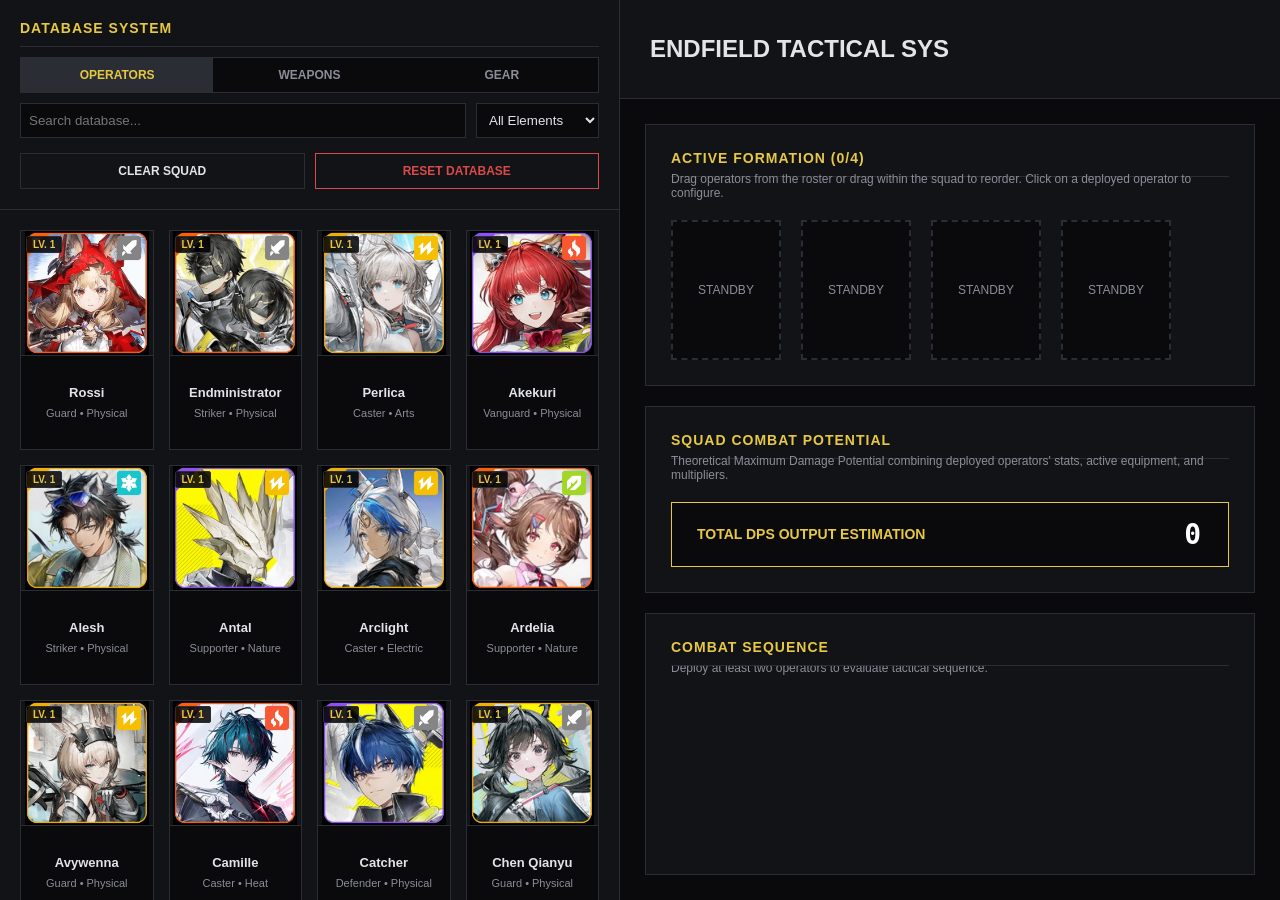
==== commit 2aaa601d: "feat: DB expansion, gear, audio, UI This update brings a major UI/UX overhaul to the simulator, opti" ====
--- a/index.html
+++ b/index.html
@@ -4,18 +4,19 @@
     <meta charset="UTF-8">
     <meta name="viewport" content="width=device-width, initial-scale=1.0">
     <title>Endfield Tactical Simulator</title>
-    <link rel="icon" type="image/png" href="imagens/favicon.png">
+    <link rel="icon" type="image/png" href="imagens/Operators/favicon.png">
     <link rel="stylesheet" href="style.css">
 </head>
 <body>
     <main class="main-layout">
-        <!-- Roster Panel (Esquerda) -->
+        <!-- Roster Panel (Left Panel - Absolute Top) -->
         <aside class="roster-panel">
             <div class="panel-header">
                 <h2>Database System</h2>
                 <div class="roster-tabs mt-10">
                     <button class="tab-btn active" id="tab-btn-operators" onclick="switchTab('operators')">Operators</button>
                     <button class="tab-btn" id="tab-btn-weapons" onclick="switchTab('weapons')">Weapons</button>
+                    <button class="tab-btn" id="tab-btn-gear" onclick="switchTab('gear')">Gear</button>
                 </div>
                 <div class="search-filters mt-10">
                     <input type="text" id="search-name" class="tech-input" placeholder="Search database..." onkeyup="renderRoster()">
@@ -38,8 +39,9 @@
             <div class="character-grid" id="character-grid"></div>
         </aside>
 
-        <!-- Tactical Panel (Direita) -->
+        <!-- Tactical Panel (Right) -->
         <section class="tactical-panel">
+            <!-- Header Nav embedded inside the tactical panel -->
             <header class="header-nav">
                 <div class="logo-area">
                     <h1>ENDFIELD <span>TACTICAL SYS</span></h1>
@@ -47,12 +49,24 @@
             </header>
 
             <div class="tactical-content">
+                <!-- Squad Board -->
                 <div class="squad-board">
                     <h2>Active Formation (<span id="squad-counter">0</span>/4)</h2>
                     <p class="sub-text">Drag operators from the roster or drag within the squad to reorder. Click on a deployed operator to configure.</p>
                     <div class="squad-slots" id="squad-slots"></div>
                 </div>
 
+                <!-- Squad Power / Damage Calculation Board -->
+                <div class="power-board mt-20">
+                    <h2>Squad Combat Potential</h2>
+                    <p class="sub-text">Theoretical Maximum Damage Potential combining deployed operators' stats, active equipment, and multipliers.</p>
+                    <div class="power-display">
+                        <span class="power-label">Total DPS Output Estimation</span>
+                        <span class="power-value" id="squad-total-power">0</span>
+                    </div>
+                </div>
+
+                <!-- Combo Sequence Board -->
                 <div class="combo-board mt-20">
                     <h2>Combat Sequence</h2>
                     <div class="combo-track" id="combo-track"></div>
@@ -61,7 +75,10 @@
         </section>
     </main>
 
-    <!-- Modal Reset -->
+    <!-- Toast Notifications System -->
+    <div id="toast-container" class="toast-container"></div>
+
+    <!-- System Reset Modal -->
     <div id="modal-confirm" class="modal">
         <div class="modal-content modal-sm">
             <h2 class="warning-text">SYSTEM RESET</h2>
@@ -73,7 +90,7 @@
         </div>
     </div>
 
-    <!-- Modal Synergy -->
+    <!-- Synergy Modal -->
     <div id="modal-synergy" class="modal">
         <div class="modal-content modal-lg">
             <span class="close-btn" onclick="closeSynergyModal()">&times;</span>
@@ -83,7 +100,7 @@
         </div>
     </div>
 
-    <!-- Modal Weapon Explorer -->
+    <!-- Weapon Explorer Modal -->
     <div id="modal-weapon" class="modal">
         <div class="modal-content modal-lg">
             <span class="close-btn" onclick="closeWeaponModal()">&times;</span>
@@ -113,7 +130,27 @@
         </div>
     </div>
 
-    <!-- Modal Character Configuration -->
+    <!-- Gear Explorer Modal -->
+    <div id="modal-gear" class="modal">
+        <div class="modal-content modal-lg">
+            <span class="close-btn" onclick="closeGearModal()">&times;</span>
+            <div class="config-header">
+                <div class="config-avatar" id="gear-modal-img"></div>
+                <div class="config-title">
+                    <h2 id="gear-modal-name">Gear Name</h2>
+                    <div style="display: flex; gap: 10px; margin-top: 5px;">
+                        <span class="badge" id="gear-modal-set">Set Name</span>
+                        <span class="badge" id="gear-modal-type">Type</span>
+                    </div>
+                </div>
+            </div>
+            <div class="data-block mt-20" id="gear-modal-stats-container">
+                <!-- Injected via JS -->
+            </div>
+        </div>
+    </div>
+
+    <!-- Character Configuration Modal (Compact) -->
     <div id="modal-config" class="modal">
         <div class="modal-content modal-xxxl">
             <span class="close-btn" onclick="closeConfigModal()">&times;</span>
@@ -124,11 +161,19 @@
                     <h2><span id="config-char-name"></span> <span class="badge" id="config-origin-badge"></span></h2>
                     <div class="level-input-group">
                         <label>Operator LVL (1-90)</label>
-                        <input type="number" id="conf-level" class="tech-input text-center" min="1" max="90" value="1" oninput="updateLiveStats()">
+                        <input type="number" id="conf-level" class="tech-input text-center" min="1" max="90" value="1" oninput="updateLiveStatsAndDOM()">
                         <span class="attr-badge" id="attr-primary" title="Primary Attribute">STR</span>
                         <span class="attr-badge secondary" id="attr-secondary" title="Secondary Attribute">AGI</span>
                     </div>
                 </div>
+            </div>
+
+            <!-- Character Tabs (Placeholders) -->
+            <div class="roster-tabs" style="margin-bottom: 20px;">
+                <button class="tab-btn active">Combat Loadout</button>
+                <button class="tab-btn">Artworks</button>
+                <button class="tab-btn">Operator Intel</button>
+                <button class="tab-btn">Operator Files</button>
             </div>
             
             <div class="config-grid">
@@ -137,8 +182,8 @@
                     <div class="data-block">
                         <h3>Character Progression</h3>
                         <div style="display: grid; grid-template-columns: 1fr 1fr; gap: 10px;">
-                            <div><label style="display: block; font-size: 10px; color: var(--text-dim); text-transform: uppercase; margin-bottom: 4px;">Affinity (0-4)</label><input type="number" id="conf-char-affinity" class="tech-input text-center full-width" min="0" max="4" value="0" oninput="updateLiveStats()"></div>
-                            <div><label style="display: block; font-size: 10px; color: var(--text-dim); text-transform: uppercase; margin-bottom: 4px;">Potential (0-5)</label><input type="number" id="conf-char-potential" class="tech-input text-center full-width" min="0" max="5" value="0" oninput="updateLiveStats()"></div>
+                            <div><label style="display: block; font-size: 10px; color: var(--text-dim); text-transform: uppercase; margin-bottom: 4px;">Affinity (0-4)</label><input type="number" id="conf-char-affinity" class="tech-input text-center full-width" min="0" max="4" value="0" oninput="updateLiveStatsAndDOM()"></div>
+                            <div><label style="display: block; font-size: 10px; color: var(--text-dim); text-transform: uppercase; margin-bottom: 4px;">Potential (0-5)</label><input type="number" id="conf-char-potential" class="tech-input text-center full-width" min="0" max="5" value="0" oninput="updateLiveStatsAndDOM()"></div>
                         </div>
                     </div>
 
@@ -146,23 +191,23 @@
                         <h3>Weapon Systems</h3>
                         <div class="weapon-display">
                             <div class="weapon-preview" id="preview-weapon"></div>
-                            <select id="conf-weapon-id" class="tech-input full-width" onchange="updateWeaponPreview(); updateLiveStats();"></select>
+                            <select id="conf-weapon-id" class="tech-input full-width" onchange="updateWeaponPreview(); updateLiveStatsAndDOM();"></select>
                         </div>
                         <div class="quad-grid mt-10">
-                            <div><label>Level</label><input type="number" id="conf-weapon-level" class="tech-input text-center" min="1" max="90" value="1" oninput="updateLiveStats()"></div>
-                            <div><label>Eff. 1</label><input type="number" id="conf-weapon-e1" class="tech-input text-center" min="1" max="9" value="1" oninput="updateLiveStats()"></div>
-                            <div><label>Eff. 2</label><input type="number" id="conf-weapon-e2" class="tech-input text-center" min="1" max="9" value="1" oninput="updateLiveStats()"></div>
-                            <div><label>Eff. 3</label><input type="number" id="conf-weapon-e3" class="tech-input text-center" min="1" max="9" value="1" oninput="updateLiveStats()"></div>
+                            <div><label>Level</label><input type="number" id="conf-weapon-level" class="tech-input text-center" min="1" max="90" value="1" oninput="updateLiveStatsAndDOM()"></div>
+                            <div><label>Eff. 1</label><input type="number" id="conf-weapon-e1" class="tech-input text-center" min="1" max="9" value="1" oninput="updateLiveStatsAndDOM()"></div>
+                            <div><label>Eff. 2</label><input type="number" id="conf-weapon-e2" class="tech-input text-center" min="1" max="9" value="1" oninput="updateLiveStatsAndDOM()"></div>
+                            <div><label>Eff. 3</label><input type="number" id="conf-weapon-e3" class="tech-input text-center" min="1" max="9" value="1" oninput="updateLiveStatsAndDOM()"></div>
                         </div>
                     </div>
 
                     <div class="data-block mt-10">
                         <h3>Factory Equipment</h3>
                         <div class="gear-grid">
-                            <div class="gear-item"><label>HEAD</label><select id="conf-armor-head" class="tech-input full-width" onchange="updateLiveStats()"></select><input type="number" id="conf-lvl-head" class="tech-input text-center" min="0" max="20" value="0" oninput="updateLiveStats()"></div>
-                            <div class="gear-item"><label>CORE</label><select id="conf-armor-chest" class="tech-input full-width" onchange="updateLiveStats()"></select><input type="number" id="conf-lvl-chest" class="tech-input text-center" min="0" max="20" value="0" oninput="updateLiveStats()"></div>
-                            <div class="gear-item"><label>ARMS</label><select id="conf-armor-arms" class="tech-input full-width" onchange="updateLiveStats()"></select><input type="number" id="conf-lvl-arms" class="tech-input text-center" min="0" max="20" value="0" oninput="updateLiveStats()"></div>
-                            <div class="gear-item"><label>LEGS</label><select id="conf-armor-legs" class="tech-input full-width" onchange="updateLiveStats()"></select><input type="number" id="conf-lvl-legs" class="tech-input text-center" min="0" max="20" value="0" oninput="updateLiveStats()"></div>
+                            <div class="gear-item"><label>ARMOR</label><select id="conf-equip-armor" class="tech-input full-width" onchange="updateLiveStatsAndDOM()"></select></div>
+                            <div class="gear-item"><label>GLOVES</label><select id="conf-equip-gloves" class="tech-input full-width" onchange="updateLiveStatsAndDOM()"></select></div>
+                            <div class="gear-item"><label>KIT 1</label><select id="conf-equip-kit1" class="tech-input full-width" onchange="updateLiveStatsAndDOM()"></select></div>
+                            <div class="gear-item"><label>KIT 2</label><select id="conf-equip-kit2" class="tech-input full-width" onchange="updateLiveStatsAndDOM()"></select></div>
                         </div>
                     </div>
                 </div>
@@ -170,21 +215,9 @@
                 <!-- Column 2: Ability Matrix & Tactical Data -->
                 <div class="config-col" style="flex: 1.5;">
                     <div class="data-block h-full">
-                        <h3>Ability Matrix & Mechanics</h3>
-                        <div class="matrix-list">
-                            <div class="matrix-row"><div class="matrix-info"><span class="highlight">Basic Attack</span><span id="name-skill-1"></span></div><select id="conf-skill-1" class="tech-input text-center skill-select" onchange="updateLiveStats()"></select></div>
-                            <div class="matrix-row"><div class="matrix-info"><span class="highlight">Normal Skill</span><span id="name-skill-2"></span></div><select id="conf-skill-2" class="tech-input text-center skill-select" onchange="updateLiveStats()"></select></div>
-                            <div class="matrix-row"><div class="matrix-info"><span class="highlight">Ultimate Skill</span><span id="name-skill-3"></span></div><select id="conf-skill-3" class="tech-input text-center skill-select" onchange="updateLiveStats()"></select></div>
-                            <div class="matrix-row"><div class="matrix-info"><span class="highlight">Combo Skill</span><span id="name-skill-4"></span></div><select id="conf-skill-4" class="tech-input text-center skill-select" onchange="updateLiveStats()"></select></div>
-                            
-                            <div class="talent-section mt-10">
-                                <label class="section-label">Talent Nodes (Major & Minor)</label>
-                                <div class="talent-nodes-grid" id="talent-nodes-container"></div>
-                            </div>
-                        </div>
-
-                        <div class="tactical-intel-box mt-10" id="intel-box">
-                            <!-- Injected by JS: Skills, Talents and Potential Data -->
+                        <h3>Skills & Mechanics</h3>
+                        <div class="tactical-intel-box" id="intel-box" style="max-height: 520px; height: 100%;">
+                            <!-- Injected by JS -->
                         </div>
                     </div>
                 </div>
--- a/style.css
+++ b/style.css
@@ -21,17 +21,17 @@
 
 .main-layout { display: flex; flex: 1; overflow: hidden; height: 100vh; }
 
+/* Fixed roster panel size on the left */
 .roster-panel { width: 620px; background: var(--panel-dark); border-right: 1px solid var(--border-dim); display: flex; flex-direction: column; }
 .panel-header { padding: 20px; border-bottom: 1px solid var(--border-dim); flex-shrink: 0; }
-.panel-header h2, .squad-board h2, .combo-board h2 { font-size: 14px; text-transform: uppercase; color: var(--primary-yellow); letter-spacing: 1px; margin: 0; border-bottom: 1px solid var(--border-dim); padding-bottom: 10px; }
+.panel-header h2, .squad-board h2, .combo-board h2, .power-board h2 { font-size: 14px; text-transform: uppercase; color: var(--primary-yellow); letter-spacing: 1px; margin: 0; border-bottom: 1px solid var(--border-dim); padding-bottom: 10px; }
 
 /* Roster Tabs */
-.roster-tabs { display: flex; border: 1px solid var(--border-dim); background: var(--bg-dark); }
+.roster-tabs { display: flex; border: 1px solid var(--border-dim); overflow: hidden; background: var(--bg-dark); }
 .tab-btn { flex: 1; background: transparent; color: var(--text-dim); border: none; padding: 10px; font-size: 12px; font-weight: bold; text-transform: uppercase; cursor: pointer; transition: 0.2s; }
 .tab-btn:hover { color: #FFF; }
 .tab-btn.active { background: var(--border-dim); color: var(--primary-yellow); }
 
-/* GRID FIX - Impede itens de esticarem */
 .character-grid { flex: 1; overflow-y: auto; padding: 20px; display: grid; grid-template-columns: repeat(4, 1fr); gap: 15px; align-content: start; align-items: start; }
 
 .tech-input { background: var(--bg-dark); border: 1px solid var(--border-dim); color: var(--text-main); padding: 8px; outline: none; transition: 0.2s; font-family: inherit; }
@@ -47,36 +47,42 @@
 .btn-danger { background: transparent; color: var(--danger-red); border: 1px solid var(--danger-red); padding: 10px 15px; font-weight: 600; cursor: pointer; text-transform: uppercase; font-size: 12px; flex: 1; transition: 0.2s; }
 .btn-danger:hover { background: var(--danger-red); color: #FFF; }
 
-/* LOCK ESTRITO DOS CARDS */
+/* Free height for cards to allow text wrapping */
 .char-card { 
     background: var(--bg-dark); border: 1px solid var(--border-dim); position: relative; cursor: pointer; 
     display: flex; flex-direction: column; transition: 0.2s; 
-    width: 100%; height: 220px; min-height: 220px; max-height: 220px; overflow: hidden;
+    width: 100%; min-height: 220px; overflow: hidden;
 }
 .char-card:hover { border-color: var(--primary-yellow); }
 
+/* Image scaling fixes */
 .char-img, .wpn-img { 
     width: 100%; height: 125px; min-height: 125px; max-height: 125px; flex-shrink: 0; 
     background-color: var(--panel-dark); background-repeat: no-repeat; border-bottom: 1px solid var(--border-dim); 
-    display: flex; align-items: center; justify-content: center; 
+    display: flex; align-items: center; justify-content: center; position: relative;
 }
-.char-img { background-size: cover; background-position: center top; }
+.char-img { background-size: contain; background-position: center bottom; }
 .wpn-img { background-size: 75%; background-position: center; }
 
-/* TEXTOS TRAVADOS EM 1 LINHA */
-.char-info { padding: 10px; text-align: center; flex: 1; display: flex; flex-direction: column; justify-content: center; overflow: hidden; width: 100%; }
-.char-info strong { display: block; font-size: 13px; margin-bottom: 4px; white-space: nowrap; overflow: hidden; text-overflow: ellipsis; width: 100%; }
-.char-info span { display: block; font-size: 11px; color: var(--text-dim); white-space: nowrap; overflow: hidden; text-overflow: ellipsis; width: 100%; }
+/* Level overlay positioning */
+.lvl-overlay {
+    position: absolute; top: 5px; left: 5px; background: rgba(0,0,0,0.85); color: var(--primary-yellow);
+    padding: 2px 6px; font-size: 10px; font-weight: bold; border-radius: 2px; border: 1px solid var(--border-dim); z-index: 10;
+}
+
+/* Free text wrapping enabled */
+.char-info { padding: 10px; text-align: center; flex: 1; display: flex; flex-direction: column; justify-content: center; width: 100%; }
+.char-info strong { display: block; font-size: 13px; margin-bottom: 4px; line-height: 1.3; }
+.char-info span { display: block; font-size: 11px; color: var(--text-dim); line-height: 1.3; }
 
 .btn-suggestion { background: var(--border-dim); border: none; color: var(--text-main); font-size: 11px; padding: 8px; cursor: pointer; text-transform: uppercase; font-weight: bold; transition: 0.2s; width: 100%; flex-shrink: 0; margin-top: auto; }
 .btn-suggestion:hover { background: var(--primary-yellow); color: #000; }
 
 .tactical-panel { flex: 1; display: flex; flex-direction: column; padding: 0; overflow-y: auto; background: var(--bg-dark); }
 
+/* Absolute top header */
 .header-nav { 
-    background: var(--panel-dark); 
-    padding: 15px 30px; 
-    border-bottom: 1px solid var(--border-dim); 
+    background: var(--panel-dark); padding: 15px 30px; border-bottom: 1px solid var(--border-dim); 
     width: 100%; box-sizing: border-box; text-align: left;
 }
 
@@ -91,7 +97,12 @@
 .slot-filled { border-style: solid; border-color: var(--border-dim); color: #FFF; box-shadow: inset 0 -60px 40px -10px rgba(0,0,0,0.9); padding-bottom: 12px; cursor: pointer; }
 .btn-remove { position: absolute; top: -8px; right: -8px; background: var(--danger-red); border: none; color: white; width: 24px; height: 24px; font-size: 11px; cursor: pointer; font-weight: bold; z-index: 10; }
 
-.combo-board { background: var(--panel-dark); border: 1px solid var(--border-dim); padding: 25px; }
+.power-board { background: var(--panel-dark); border: 1px solid var(--border-dim); padding: 25px; }
+.power-display { display: flex; justify-content: space-between; align-items: center; background: var(--bg-dark); border: 1px solid var(--primary-yellow); padding: 15px 25px; }
+.power-label { font-size: 14px; color: var(--primary-yellow); text-transform: uppercase; font-weight: bold; }
+.power-value { font-size: 28px; color: #FFF; font-weight: bold; font-family: monospace; letter-spacing: 2px; }
+
+.combo-board { background: var(--panel-dark); border: 1px solid var(--border-dim); padding: 25px; flex: 1; }
 .combo-track { display: flex; align-items: center; gap: 15px; overflow-x: auto; padding-bottom: 10px; }
 .combo-node { background: var(--bg-dark); border: 1px solid var(--border-dim); padding: 15px; min-width: 150px; text-align: center; }
 .combo-node span { display: block; font-size: 11px; color: var(--text-dim); }
@@ -108,7 +119,7 @@
 .warning-text { color: var(--danger-red) !important; border-bottom: none !important; margin-bottom: 5px !important; text-align: center; }
 
 .config-header { display: flex; align-items: center; gap: 15px; border-bottom: 1px solid var(--border-dim); padding-bottom: 15px; margin-bottom: 15px; }
-.config-avatar { width: 70px; height: 70px; background: var(--bg-dark); border: 1px solid var(--primary-yellow); background-size: cover; background-repeat: no-repeat; background-position: center top; display: flex; align-items: center; justify-content: center; }
+.config-avatar { width: 70px; height: 70px; background: var(--bg-dark); border: 1px solid var(--primary-yellow); background-size: cover; background-repeat: no-repeat; background-position: center top; display: flex; align-items: center; justify-content: center; position: relative; }
 .config-title h2 { border: none; padding: 0; font-size: 20px; color: #FFF; margin-bottom: 8px; display: flex; align-items: center; gap: 10px; }
 .badge { background: var(--border-dim); font-size: 10px; padding: 3px 8px; color: var(--text-dim); font-weight: normal; }
 .attr-badge { background: var(--primary-yellow); color: #000; font-size: 11px; padding: 4px 10px; font-weight: bold; margin-left: 10px; }
@@ -123,7 +134,7 @@
 .h-full { height: 100%; box-sizing: border-box; }
 
 .weapon-display { display: flex; gap: 15px; }
-.weapon-preview { width: 60px; height: 60px; background: var(--panel-dark); border: 1px solid var(--border-dim); flex-shrink: 0; background-size: 75%; background-repeat: no-repeat; background-position: center; display: flex; align-items: center; justify-content: center; }
+.weapon-preview { width: 60px; height: 60px; background: var(--panel-dark); border: 1px solid var(--border-dim); flex-shrink: 0; background-size: 75%; background-repeat: no-repeat; background-position: center; display: flex; align-items: center; justify-content: center; position: relative; }
 .full-width { width: 100%; }
 
 .mt-10 { margin-top: 10px; }
@@ -134,32 +145,22 @@
 .triple-grid input, .quad-grid input { width: 100%; text-align: center; padding: 6px; font-size: 11px; }
 
 .gear-grid { display: grid; grid-template-columns: 1fr; gap: 6px; }
-.gear-item { display: grid; grid-template-columns: 35px 1fr 45px; gap: 8px; align-items: center; }
+.gear-item { display: grid; grid-template-columns: 50px 1fr; gap: 8px; align-items: center; }
 .gear-item label { margin: 0; font-size: 9px; color: var(--primary-yellow); font-weight: bold; }
 .gear-item select, .gear-item input { padding: 6px; font-size: 11px; }
 
-.matrix-row { display: flex; justify-content: space-between; align-items: center; background: var(--panel-dark); border: 1px solid var(--border-dim); padding: 6px 10px; margin-bottom: 6px; }
-.matrix-info { display: flex; flex-direction: column; }
-.highlight { font-size: 9px; color: var(--primary-yellow); text-transform: uppercase; font-weight: bold; margin-bottom: 2px; }
-.matrix-info span:last-child { font-size: 11px; color: #FFF; }
-.skill-select { width: 95px; font-size: 10px; padding: 5px; }
-
-.talent-section { background: var(--panel-dark); border: 1px solid var(--border-dim); padding: 10px; }
-.section-label { display: block; font-size: 9px; color: var(--primary-yellow); text-transform: uppercase; font-weight: bold; margin-bottom: 8px; }
-.talent-nodes-grid { display: flex; flex-wrap: wrap; gap: 6px; }
-.talent-box { display: flex; align-items: center; justify-content: center; width: 22px; height: 22px; border: 1px solid var(--border-dim); background: var(--bg-dark); cursor: pointer; font-size: 9px; color: var(--text-dim); transition: 0.2s; }
-.talent-box.major { border-color: #555; }
-.talent-box.active { background: var(--primary-yellow); color: #000; border-color: var(--primary-yellow); font-weight: bold; }
+/* Inline Skill Selects */
+.skill-select-inline { width: 100px; padding: 2px; font-size: 10px; margin-top: 5px; }
 
 /* Tactical Intel Box Styles */
-.tactical-intel-box { background: var(--panel-dark); border: 1px solid var(--border-dim); padding: 10px; overflow-y: auto; max-height: 220px; }
-.intel-item { margin-bottom: 10px; border-bottom: 1px dashed var(--border-dim); padding-bottom: 8px; }
+.tactical-intel-box { background: var(--panel-dark); border: 1px solid var(--border-dim); padding: 10px; overflow-y: auto; max-height: 450px; }
+.intel-item { margin-bottom: 15px; border-bottom: 1px dashed var(--border-dim); padding-bottom: 10px; }
 .intel-item:last-child { border-bottom: none; margin-bottom: 0; padding-bottom: 0; }
 .intel-title { font-size: 10px; color: var(--primary-yellow); text-transform: uppercase; font-weight: bold; margin-bottom: 2px; display: block; }
 .intel-subtitle { font-size: 12px; color: #FFF; font-weight: bold; margin-bottom: 4px; display: block; }
 .intel-desc { font-size: 10px; color: var(--text-dim); line-height: 1.4; margin: 0; }
 
-.stats-grid { display: flex; flex-direction: column; gap: 4px; overflow-y: auto; max-height: 380px; padding-right: 5px; }
+.stats-grid { display: flex; flex-direction: column; gap: 4px; overflow-y: auto; max-height: 450px; padding-right: 5px; }
 .stat-row { display: flex; justify-content: space-between; align-items: center; font-size: 10px; padding: 4px 0; border-bottom: 1px solid #1A1C20; }
 .stat-row:last-child { border-bottom: none; }
 .stat-name { color: var(--text-dim); }
@@ -175,4 +176,12 @@
 ::-webkit-scrollbar { width: 6px; height: 6px; }
 ::-webkit-scrollbar-track { background: var(--bg-dark); }
 ::-webkit-scrollbar-thumb { background: var(--border-dim); }
-::-webkit-scrollbar-thumb:hover { background: var(--primary-yellow); }+::-webkit-scrollbar-thumb:hover { background: var(--primary-yellow); }
+
+/* TOAST NOTIFICATIONS & SHAKE ERROR */
+.toast-container { position: fixed; bottom: 20px; right: 20px; z-index: 10000; display: flex; flex-direction: column; gap: 10px; pointer-events: none; }
+.toast { background: var(--danger-red); color: #FFF; padding: 12px 20px; border-radius: 4px; box-shadow: 0 4px 12px rgba(0,0,0,0.5); font-size: 12px; font-weight: bold; opacity: 0; animation: fade-in-out 5s forwards; }
+@keyframes fade-in-out { 0% { opacity: 0; transform: translateY(20px); } 10% { opacity: 1; transform: translateY(0); } 90% { opacity: 1; transform: translateY(0); } 100% { opacity: 0; transform: translateY(20px); } }
+
+.shake-error { animation: shake 0.4s cubic-bezier(.36,.07,.19,.97) both; border-color: var(--danger-red) !important; color: var(--danger-red) !important; }
+@keyframes shake { 10%, 90% { transform: translate3d(-1px, 0, 0); } 20%, 80% { transform: translate3d(2px, 0, 0); } 30%, 50%, 70% { transform: translate3d(-4px, 0, 0); } 40%, 60% { transform: translate3d(4px, 0, 0); } }
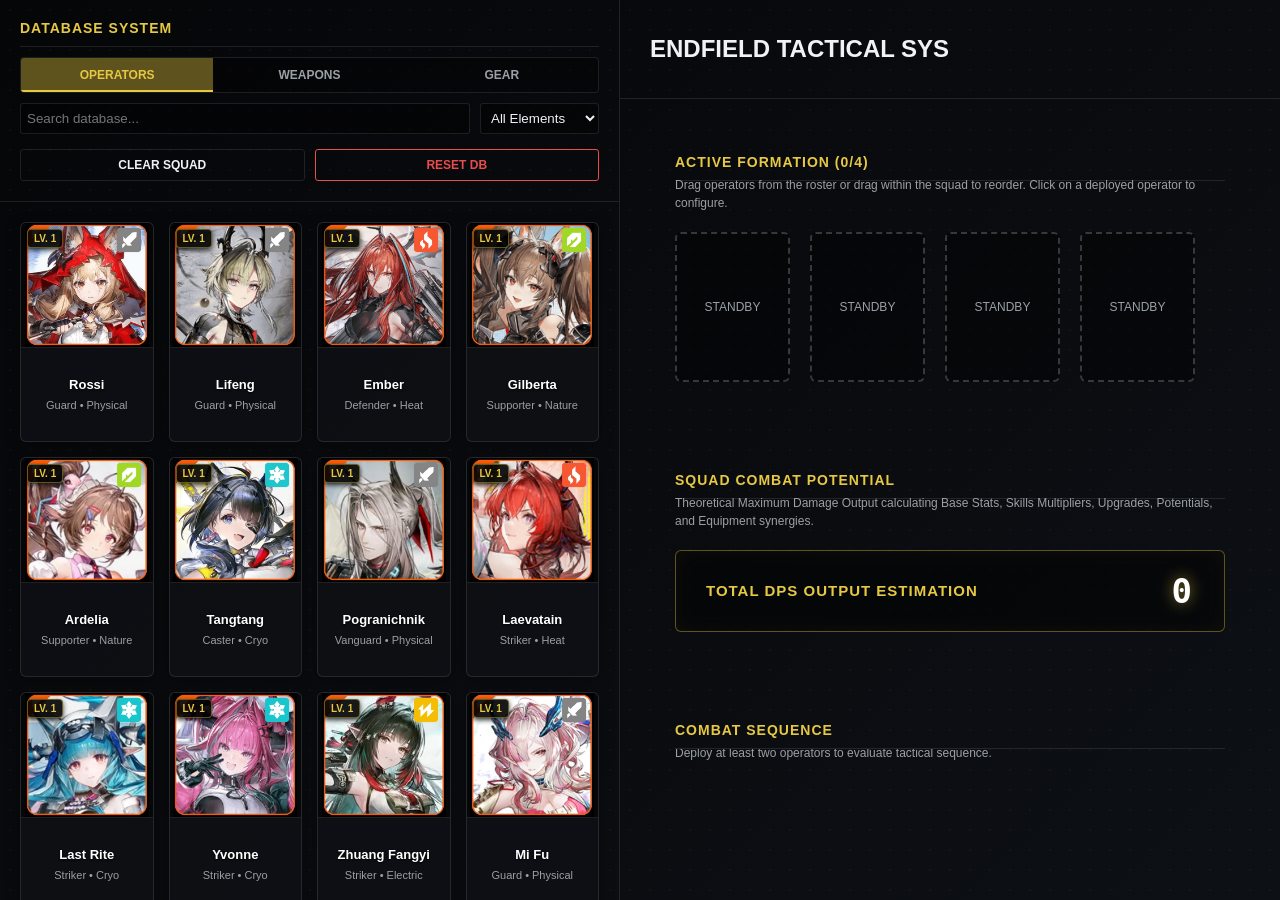
==== commit 6be0e611: "feat: expansão massiva de operadores, novas abas de lore e otimização de UI/UX # Description  This" ====
--- a/index.html
+++ b/index.html
@@ -4,14 +4,18 @@
     <meta charset="UTF-8">
     <meta name="viewport" content="width=device-width, initial-scale=1.0">
     <title>Endfield Tactical Simulator</title>
+    <!-- Favicon routed to Operators folder -->
     <link rel="icon" type="image/png" href="imagens/Operators/favicon.png">
     <link rel="stylesheet" href="style.css">
 </head>
 <body>
+    <!-- Background overlay for military/tactical texture -->
+    <div class="bg-texture"></div>
+
     <main class="main-layout">
-        <!-- Roster Panel (Left Panel - Absolute Top) -->
+        <!-- Roster Panel (Left - Absolute Top) -->
         <aside class="roster-panel">
-            <div class="panel-header">
+            <div class="panel-header glass-panel">
                 <h2>Database System</h2>
                 <div class="roster-tabs mt-10">
                     <button class="tab-btn active" id="tab-btn-operators" onclick="switchTab('operators')">Operators</button>
@@ -30,9 +34,9 @@
                         <option value="Arts">Originium Arts</option>
                     </select>
                 </div>
-                <div class="roster-actions">
+                <div class="roster-actions mt-10">
                     <button class="btn-ghost" onclick="clearSquad()">Clear Squad</button>
-                    <button class="btn-danger" onclick="openConfirmModal()">Reset Database</button>
+                    <button class="btn-danger" onclick="openConfirmModal()">Reset DB</button>
                 </div>
             </div>
             
@@ -42,7 +46,7 @@
         <!-- Tactical Panel (Right) -->
         <section class="tactical-panel">
             <!-- Header Nav embedded inside the tactical panel -->
-            <header class="header-nav">
+            <header class="header-nav glass-panel">
                 <div class="logo-area">
                     <h1>ENDFIELD <span>TACTICAL SYS</span></h1>
                 </div>
@@ -50,16 +54,16 @@
 
             <div class="tactical-content">
                 <!-- Squad Board -->
-                <div class="squad-board">
+                <div class="squad-board glass-panel">
                     <h2>Active Formation (<span id="squad-counter">0</span>/4)</h2>
                     <p class="sub-text">Drag operators from the roster or drag within the squad to reorder. Click on a deployed operator to configure.</p>
                     <div class="squad-slots" id="squad-slots"></div>
                 </div>
 
                 <!-- Squad Power / Damage Calculation Board -->
-                <div class="power-board mt-20">
+                <div class="power-board glass-panel mt-20">
                     <h2>Squad Combat Potential</h2>
-                    <p class="sub-text">Theoretical Maximum Damage Potential combining deployed operators' stats, active equipment, and multipliers.</p>
+                    <p class="sub-text">Theoretical Maximum Damage Output calculating Base Stats, Skills Multipliers, Upgrades, Potentials, and Equipment synergies.</p>
                     <div class="power-display">
                         <span class="power-label">Total DPS Output Estimation</span>
                         <span class="power-value" id="squad-total-power">0</span>
@@ -67,7 +71,7 @@
                 </div>
 
                 <!-- Combo Sequence Board -->
-                <div class="combo-board mt-20">
+                <div class="combo-board glass-panel mt-20">
                     <h2>Combat Sequence</h2>
                     <div class="combo-track" id="combo-track"></div>
                 </div>
@@ -80,19 +84,19 @@
 
     <!-- System Reset Modal -->
     <div id="modal-confirm" class="modal">
-        <div class="modal-content modal-sm">
+        <div class="modal-content modal-sm glass-panel">
             <h2 class="warning-text">SYSTEM RESET</h2>
             <p>Are you sure you want to reset all configurations, levels, and clear the active squad?</p>
             <div class="modal-actions mt-20">
                 <button class="btn-ghost" onclick="closeConfirmModal()">Cancel</button>
-                <button class="btn-danger" onclick="executeResetAll()">Confirm Reset</button>
+                <button class="btn-danger" onclick="executeResetAll()">Confirm</button>
             </div>
         </div>
     </div>
 
     <!-- Synergy Modal -->
     <div id="modal-synergy" class="modal">
-        <div class="modal-content modal-lg">
+        <div class="modal-content modal-lg glass-panel">
             <span class="close-btn" onclick="closeSynergyModal()">&times;</span>
             <h2 id="modal-synergy-title">Tactical Suggestions</h2>
             <p class="sub-text">Recommended formations based on element and combat mechanics.</p>
@@ -102,7 +106,7 @@
 
     <!-- Weapon Explorer Modal -->
     <div id="modal-weapon" class="modal">
-        <div class="modal-content modal-lg">
+        <div class="modal-content modal-lg glass-panel">
             <span class="close-btn" onclick="closeWeaponModal()">&times;</span>
             <div class="config-header">
                 <div class="config-avatar" id="wpn-modal-img"></div>
@@ -120,9 +124,7 @@
                 </div>
             </div>
 
-            <div class="data-block mt-20" id="wpn-modal-effects-container">
-                <!-- Injected via JS -->
-            </div>
+            <div class="data-block mt-20" id="wpn-modal-effects-container"></div>
 
             <div class="modal-actions mt-20" style="justify-content: flex-end;">
                 <button class="btn-primary" id="btn-save-weapon" onclick="saveWeaponModal()" style="max-width: 200px;">Save Parameters</button>
@@ -132,7 +134,7 @@
 
     <!-- Gear Explorer Modal -->
     <div id="modal-gear" class="modal">
-        <div class="modal-content modal-lg">
+        <div class="modal-content modal-lg glass-panel">
             <span class="close-btn" onclick="closeGearModal()">&times;</span>
             <div class="config-header">
                 <div class="config-avatar" id="gear-modal-img"></div>
@@ -144,21 +146,19 @@
                     </div>
                 </div>
             </div>
-            <div class="data-block mt-20" id="gear-modal-stats-container">
-                <!-- Injected via JS -->
-            </div>
-        </div>
-    </div>
-
-    <!-- Character Configuration Modal (Compact) -->
+            <div class="data-block mt-20" id="gear-modal-stats-container"></div>
+        </div>
+    </div>
+
+    <!-- Main Operator Configuration Modal (Ultra Compact & Tabbed) -->
     <div id="modal-config" class="modal">
-        <div class="modal-content modal-xxxl">
+        <div class="modal-content modal-xxxl glass-panel">
             <span class="close-btn" onclick="closeConfigModal()">&times;</span>
             
             <div class="config-header">
                 <div class="config-avatar" id="config-avatar"></div>
                 <div class="config-title">
-                    <h2><span id="config-char-name"></span> <span class="badge" id="config-origin-badge"></span></h2>
+                    <h2><span id="config-char-name"></span> <span class="badge rarity" id="config-rarity-badge"></span></h2>
                     <div class="level-input-group">
                         <label>Operator LVL (1-90)</label>
                         <input type="number" id="conf-level" class="tech-input text-center" min="1" max="90" value="1" oninput="updateLiveStatsAndDOM()">
@@ -168,75 +168,122 @@
                 </div>
             </div>
 
-            <!-- Character Tabs (Placeholders) -->
-            <div class="roster-tabs" style="margin-bottom: 20px;">
-                <button class="tab-btn active">Combat Loadout</button>
-                <button class="tab-btn">Artworks</button>
-                <button class="tab-btn">Operator Intel</button>
-                <button class="tab-btn">Operator Files</button>
-            </div>
-            
-            <div class="config-grid">
-                <!-- Column 1: Equipment & Progression Core -->
-                <div class="config-col">
-                    <div class="data-block">
-                        <h3>Character Progression</h3>
-                        <div style="display: grid; grid-template-columns: 1fr 1fr; gap: 10px;">
-                            <div><label style="display: block; font-size: 10px; color: var(--text-dim); text-transform: uppercase; margin-bottom: 4px;">Affinity (0-4)</label><input type="number" id="conf-char-affinity" class="tech-input text-center full-width" min="0" max="4" value="0" oninput="updateLiveStatsAndDOM()"></div>
-                            <div><label style="display: block; font-size: 10px; color: var(--text-dim); text-transform: uppercase; margin-bottom: 4px;">Potential (0-5)</label><input type="number" id="conf-char-potential" class="tech-input text-center full-width" min="0" max="5" value="0" oninput="updateLiveStatsAndDOM()"></div>
-                        </div>
-                    </div>
-
-                    <div class="data-block mt-10">
-                        <h3>Weapon Systems</h3>
-                        <div class="weapon-display">
-                            <div class="weapon-preview" id="preview-weapon"></div>
-                            <select id="conf-weapon-id" class="tech-input full-width" onchange="updateWeaponPreview(); updateLiveStatsAndDOM();"></select>
-                        </div>
-                        <div class="quad-grid mt-10">
-                            <div><label>Level</label><input type="number" id="conf-weapon-level" class="tech-input text-center" min="1" max="90" value="1" oninput="updateLiveStatsAndDOM()"></div>
-                            <div><label>Eff. 1</label><input type="number" id="conf-weapon-e1" class="tech-input text-center" min="1" max="9" value="1" oninput="updateLiveStatsAndDOM()"></div>
-                            <div><label>Eff. 2</label><input type="number" id="conf-weapon-e2" class="tech-input text-center" min="1" max="9" value="1" oninput="updateLiveStatsAndDOM()"></div>
-                            <div><label>Eff. 3</label><input type="number" id="conf-weapon-e3" class="tech-input text-center" min="1" max="9" value="1" oninput="updateLiveStatsAndDOM()"></div>
-                        </div>
-                    </div>
-
-                    <div class="data-block mt-10">
-                        <h3>Factory Equipment</h3>
-                        <div class="gear-grid">
-                            <div class="gear-item"><label>ARMOR</label><select id="conf-equip-armor" class="tech-input full-width" onchange="updateLiveStatsAndDOM()"></select></div>
-                            <div class="gear-item"><label>GLOVES</label><select id="conf-equip-gloves" class="tech-input full-width" onchange="updateLiveStatsAndDOM()"></select></div>
-                            <div class="gear-item"><label>KIT 1</label><select id="conf-equip-kit1" class="tech-input full-width" onchange="updateLiveStatsAndDOM()"></select></div>
-                            <div class="gear-item"><label>KIT 2</label><select id="conf-equip-kit2" class="tech-input full-width" onchange="updateLiveStatsAndDOM()"></select></div>
-                        </div>
-                    </div>
-                </div>
-
-                <!-- Column 2: Ability Matrix & Tactical Data -->
-                <div class="config-col" style="flex: 1.5;">
-                    <div class="data-block h-full">
-                        <h3>Skills & Mechanics</h3>
-                        <div class="tactical-intel-box" id="intel-box" style="max-height: 520px; height: 100%;">
-                            <!-- Injected by JS -->
-                        </div>
-                    </div>
-                </div>
-
-                <!-- Column 3: Advanced Stats -->
-                <div class="config-col">
-                    <div class="data-block h-full" style="padding-right: 5px;">
-                        <h3>Advanced Combat Stats</h3>
-                        <div class="stats-grid" id="advanced-stats-container">
-                            <!-- Injected by JS -->
-                        </div>
-                    </div>
-                </div>
-            </div>
-
-            <div class="modal-actions mt-20">
-                <button class="btn-ghost" onclick="resetConfig()">Restore Defaults</button>
-                <button class="btn-primary" id="btn-save-config" onclick="saveConfig()">Save Parameters</button>
-            </div>
+            <!-- Operator View Navigation Tabs -->
+            <div class="roster-tabs" style="margin-bottom: 12px; flex-shrink: 0;">
+                <button class="tab-btn active" id="tab-op-loadout" onclick="switchOpTab('loadout')">Combat Loadout</button>
+                <button class="tab-btn" id="tab-op-artworks" onclick="switchOpTab('artworks')">Artworks</button>
+                <button class="tab-btn" id="tab-op-intel" onclick="switchOpTab('intel')">Operator Intel</button>
+                <button class="tab-btn" id="tab-op-files" onclick="switchOpTab('files')">Operator Files</button>
+            </div>
+            
+            <!-- TAB CONTENT: COMBAT LOADOUT -->
+            <div id="content-op-loadout" class="op-tab-content active">
+                <div class="config-grid">
+                    <!-- Column 1: Equipment & Progression Core -->
+                    <div class="config-col">
+                        <div class="data-block">
+                            <h3>Character Progression</h3>
+                            <div style="display: grid; grid-template-columns: 1fr 1fr; gap: 10px;">
+                                <div><label style="display: block; font-size: 10px; color: var(--text-dim); text-transform: uppercase; margin-bottom: 4px;">Affinity (0-4)</label><input type="number" id="conf-char-affinity" class="tech-input text-center full-width" min="0" max="4" value="0" oninput="updateLiveStatsAndDOM()"></div>
+                                <div><label style="display: block; font-size: 10px; color: var(--text-dim); text-transform: uppercase; margin-bottom: 4px;">Potential (0-5)</label><input type="number" id="conf-char-potential" class="tech-input text-center full-width" min="0" max="5" value="0" oninput="updateLiveStatsAndDOM()"></div>
+                            </div>
+                        </div>
+
+                        <div class="data-block mt-10">
+                            <h3>Weapon Systems</h3>
+                            <div class="weapon-display">
+                                <div class="weapon-preview" id="preview-weapon"></div>
+                                <select id="conf-weapon-id" class="tech-input full-width" onchange="updateWeaponPreview(); updateLiveStatsAndDOM();"></select>
+                            </div>
+                            <div class="quad-grid mt-10">
+                                <div><label>Level</label><input type="number" id="conf-weapon-level" class="tech-input text-center" min="1" max="90" value="1" oninput="updateLiveStatsAndDOM()"></div>
+                                <div><label>Eff. 1</label><input type="number" id="conf-weapon-e1" class="tech-input text-center" min="1" max="9" value="1" oninput="updateLiveStatsAndDOM()"></div>
+                                <div><label>Eff. 2</label><input type="number" id="conf-weapon-e2" class="tech-input text-center" min="1" max="9" value="1" oninput="updateLiveStatsAndDOM()"></div>
+                                <div><label>Eff. 3</label><input type="number" id="conf-weapon-e3" class="tech-input text-center" min="1" max="9" value="1" oninput="updateLiveStatsAndDOM()"></div>
+                            </div>
+                        </div>
+
+                        <div class="data-block mt-10">
+                            <h3>Factory Equipment</h3>
+                            <div class="gear-grid">
+                                <div class="gear-item">
+                                    <div class="gear-mini-icon" id="icon-equip-armor"></div>
+                                    <div style="flex:1;"><label>ARMOR</label><select id="conf-equip-armor" class="tech-input full-width" onchange="updateLiveStatsAndDOM()"></select></div>
+                                </div>
+                                <div class="gear-item">
+                                    <div class="gear-mini-icon" id="icon-equip-gloves"></div>
+                                    <div style="flex:1;"><label>GLOVES</label><select id="conf-equip-gloves" class="tech-input full-width" onchange="updateLiveStatsAndDOM()"></select></div>
+                                </div>
+                                <div class="gear-item">
+                                    <div class="gear-mini-icon" id="icon-equip-kit1"></div>
+                                    <div style="flex:1;"><label>KIT 1</label><select id="conf-equip-kit1" class="tech-input full-width" onchange="updateLiveStatsAndDOM()"></select></div>
+                                </div>
+                                <div class="gear-item">
+                                    <div class="gear-mini-icon" id="icon-equip-kit2"></div>
+                                    <div style="flex:1;"><label>KIT 2</label><select id="conf-equip-kit2" class="tech-input full-width" onchange="updateLiveStatsAndDOM()"></select></div>
+                                </div>
+                            </div>
+                        </div>
+                    </div>
+
+                    <!-- Column 2: Ability Matrix & Tactical Data -->
+                    <div class="config-col" style="flex: 1.5;">
+                        <div class="data-block h-full flex-col-fill">
+                            <h3>Skills & Mechanics</h3>
+                            <div class="tactical-intel-box" id="intel-box">
+                                <!-- Injected by JS -->
+                            </div>
+                        </div>
+                    </div>
+
+                    <!-- Column 3: Advanced Stats -->
+                    <div class="config-col">
+                        <div class="data-block h-full flex-col-fill" style="padding-right: 5px;">
+                            <h3>Advanced Combat Stats</h3>
+                            <div class="stats-grid" id="advanced-stats-container">
+                                <!-- Injected by JS -->
+                            </div>
+                        </div>
+                    </div>
+                </div>
+
+                <div class="modal-actions mt-15">
+                    <button class="btn-ghost" onclick="resetConfig()">Restore Defaults</button>
+                    <button class="btn-primary" id="btn-save-config" onclick="saveConfig()">Save Parameters</button>
+                </div>
+            </div>
+
+            <!-- TAB CONTENT: ARTWORKS -->
+            <div id="content-op-artworks" class="op-tab-content">
+                <div class="artwork-viewer">
+                    <div class="artwork-main-frame" id="art-main-frame">
+                        <!-- Main Image injected via JS -->
+                    </div>
+                    <div class="artwork-details data-block mt-10">
+                        <h2 id="art-title" style="margin:0; font-size:16px; color:#FFF;">Artwork Title</h2>
+                        <span id="art-illustrator" style="font-size:11px; color:var(--text-dim);">Illustrator: Name</span>
+                        <p id="art-desc" style="font-size:12px; margin-top:8px; line-height:1.4;">Description goes here.</p>
+                    </div>
+                    <div class="artwork-thumbnails mt-10" id="art-thumbnails-container">
+                        <!-- Thumbnails injected via JS -->
+                    </div>
+                </div>
+            </div>
+
+            <!-- TAB CONTENT: OPERATOR INTEL -->
+            <div id="content-op-intel" class="op-tab-content">
+                <div class="intel-grid" id="intel-grid-container">
+                    <!-- Faction, Race, Expertise, Hobbies injected via JS -->
+                </div>
+            </div>
+
+            <!-- TAB CONTENT: OPERATOR FILES -->
+            <div id="content-op-files" class="op-tab-content">
+                <div class="files-viewer data-block h-full flex-col-fill" id="files-text-container">
+                    <!-- Massive text blocks injected via JS -->
+                </div>
+            </div>
+
         </div>
     </div>
 
--- a/style.css
+++ b/style.css
@@ -1,187 +1,226 @@
 :root {
-    --bg-dark: #0A0A0C;
-    --panel-dark: #121316;
-    --border-dim: #2A2D34;
-    --text-main: #E2E4E9;
-    --text-dim: #8B8E98;
+    --bg-dark: #050608; 
+    --panel-dark: rgba(18, 19, 23, 0.65); 
+    --border-dim: rgba(255, 255, 255, 0.1);
+    --border-highlight: rgba(230, 200, 67, 0.4);
+    --text-main: #F0F2F5;
+    --text-dim: #9AA0A6;
     --primary-yellow: #E6C843;
-    --primary-hover: #F2D85D;
-    --danger-red: #D94A4A;
+    --primary-hover: #F7DF6D;
+    --danger-red: #E84C4C;
+    --blur-intensity: blur(16px);
 }
 
 * { box-sizing: border-box; }
 
 body { 
     font-family: 'Segoe UI', Roboto, Helvetica, Arial, sans-serif; 
-    background-color: var(--bg-dark); 
+    background: linear-gradient(135deg, #050608 0%, #0D1015 100%);
     color: var(--text-main); 
     margin: 0; padding: 0; 
     height: 100vh; display: flex; flex-direction: column;
 }
 
+/* Background Texture */
+.bg-texture {
+    position: fixed; top: 0; left: 0; width: 100%; height: 100%; z-index: -1; pointer-events: none;
+    background-image: radial-gradient(rgba(255, 255, 255, 0.03) 1px, transparent 1px);
+    background-size: 20px 20px;
+}
+
 .main-layout { display: flex; flex: 1; overflow: hidden; height: 100vh; }
 
 /* Fixed roster panel size on the left */
-.roster-panel { width: 620px; background: var(--panel-dark); border-right: 1px solid var(--border-dim); display: flex; flex-direction: column; }
-.panel-header { padding: 20px; border-bottom: 1px solid var(--border-dim); flex-shrink: 0; }
+.roster-panel { width: 620px; display: flex; flex-direction: column; border-right: 1px solid var(--border-dim); background: transparent; }
+.panel-header { padding: 20px; flex-shrink: 0; border-bottom: 1px solid var(--border-dim); }
 .panel-header h2, .squad-board h2, .combo-board h2, .power-board h2 { font-size: 14px; text-transform: uppercase; color: var(--primary-yellow); letter-spacing: 1px; margin: 0; border-bottom: 1px solid var(--border-dim); padding-bottom: 10px; }
 
 /* Roster Tabs */
-.roster-tabs { display: flex; border: 1px solid var(--border-dim); overflow: hidden; background: var(--bg-dark); }
-.tab-btn { flex: 1; background: transparent; color: var(--text-dim); border: none; padding: 10px; font-size: 12px; font-weight: bold; text-transform: uppercase; cursor: pointer; transition: 0.2s; }
-.tab-btn:hover { color: #FFF; }
-.tab-btn.active { background: var(--border-dim); color: var(--primary-yellow); }
+.roster-tabs { display: flex; border: 1px solid var(--border-dim); overflow: hidden; background: rgba(0,0,0,0.3); border-radius: 4px; flex-shrink: 0; }
+.tab-btn { flex: 1; background: transparent; color: var(--text-dim); border: none; padding: 10px; font-size: 12px; font-weight: bold; text-transform: uppercase; cursor: pointer; transition: 0.3s; }
+.tab-btn:hover { color: #FFF; background: rgba(255,255,255,0.05); }
+.tab-btn.active { background: var(--border-highlight); color: var(--primary-yellow); box-shadow: inset 0 -2px 0 var(--primary-yellow); }
 
 .character-grid { flex: 1; overflow-y: auto; padding: 20px; display: grid; grid-template-columns: repeat(4, 1fr); gap: 15px; align-content: start; align-items: start; }
 
-.tech-input { background: var(--bg-dark); border: 1px solid var(--border-dim); color: var(--text-main); padding: 8px; outline: none; transition: 0.2s; font-family: inherit; }
-.tech-input:focus { border-color: var(--primary-yellow); }
+.tech-input { background: rgba(0,0,0,0.4); border: 1px solid var(--border-dim); color: var(--text-main); padding: 6px; outline: none; transition: 0.3s; font-family: inherit; border-radius: 3px; }
+.tech-input:focus { border-color: var(--primary-yellow); background: rgba(20,20,20,0.8); }
 .search-filters { display: flex; gap: 10px; margin-bottom: 15px; }
 .search-filters input { flex: 1; }
 .roster-actions { display: flex; gap: 10px; }
 
-.btn-primary { background: var(--primary-yellow); color: #000; border: none; padding: 10px 15px; font-weight: 700; cursor: pointer; text-transform: uppercase; font-size: 12px; flex: 1; transition: 0.2s; }
-.btn-primary:hover { background: var(--primary-hover); }
-.btn-ghost { background: transparent; color: var(--text-main); border: 1px solid var(--border-dim); padding: 10px 15px; font-weight: 600; cursor: pointer; text-transform: uppercase; font-size: 12px; flex: 1; transition: 0.2s; }
-.btn-ghost:hover { background: var(--border-dim); color: #FFF; }
-.btn-danger { background: transparent; color: var(--danger-red); border: 1px solid var(--danger-red); padding: 10px 15px; font-weight: 600; cursor: pointer; text-transform: uppercase; font-size: 12px; flex: 1; transition: 0.2s; }
-.btn-danger:hover { background: var(--danger-red); color: #FFF; }
-
-/* Free height for cards to allow text wrapping */
+.btn-primary { background: var(--primary-yellow); color: #000; border: none; padding: 8px 15px; font-weight: 700; cursor: pointer; text-transform: uppercase; font-size: 12px; flex: 1; transition: 0.3s; border-radius: 3px; }
+.btn-primary:hover { background: var(--primary-hover); transform: translateY(-1px); box-shadow: 0 4px 12px rgba(230, 200, 67, 0.4); }
+.btn-ghost { background: transparent; color: var(--text-main); border: 1px solid var(--border-dim); padding: 8px 15px; font-weight: 600; cursor: pointer; text-transform: uppercase; font-size: 12px; flex: 1; transition: 0.3s; border-radius: 3px; }
+.btn-ghost:hover { background: rgba(255,255,255,0.05); color: #FFF; border-color: var(--text-dim); }
+.btn-danger { background: transparent; color: var(--danger-red); border: 1px solid var(--danger-red); padding: 8px 15px; font-weight: 600; cursor: pointer; text-transform: uppercase; font-size: 12px; flex: 1; transition: 0.3s; border-radius: 3px; }
+.btn-danger:hover { background: var(--danger-red); color: #FFF; box-shadow: 0 4px 12px rgba(232, 76, 76, 0.4); }
+
+/* CARDS: Contrast and Hover improvements */
 .char-card { 
-    background: var(--bg-dark); border: 1px solid var(--border-dim); position: relative; cursor: pointer; 
-    display: flex; flex-direction: column; transition: 0.2s; 
-    width: 100%; min-height: 220px; overflow: hidden;
-}
-.char-card:hover { border-color: var(--primary-yellow); }
+    background: rgba(15, 17, 22, 0.8); border: 1px solid var(--border-dim); position: relative; cursor: pointer; 
+    display: flex; flex-direction: column; transition: 0.3s cubic-bezier(0.25, 0.8, 0.25, 1); 
+    width: 100%; min-height: 220px; overflow: hidden; border-radius: 6px; box-shadow: 0 4px 15px rgba(0,0,0,0.3);
+}
+.char-card:hover { 
+    border-color: var(--primary-yellow); 
+    box-shadow: 0 8px 25px rgba(230, 200, 67, 0.25); 
+    transform: translateY(-4px); 
+}
 
 /* Image scaling fixes */
 .char-img, .wpn-img { 
     width: 100%; height: 125px; min-height: 125px; max-height: 125px; flex-shrink: 0; 
-    background-color: var(--panel-dark); background-repeat: no-repeat; border-bottom: 1px solid var(--border-dim); 
+    background-color: rgba(0,0,0,0.5); background-repeat: no-repeat; border-bottom: 1px solid var(--border-dim); 
     display: flex; align-items: center; justify-content: center; position: relative;
 }
 .char-img { background-size: contain; background-position: center bottom; }
-.wpn-img { background-size: 75%; background-position: center; }
-
-/* Level overlay positioning */
+/* Weapons now occupy almost all visible space and are centered */
+.wpn-img { background-size: 95%; background-position: center; }
+
+/* Overlay badges */
 .lvl-overlay {
-    position: absolute; top: 5px; left: 5px; background: rgba(0,0,0,0.85); color: var(--primary-yellow);
-    padding: 2px 6px; font-size: 10px; font-weight: bold; border-radius: 2px; border: 1px solid var(--border-dim); z-index: 10;
+    position: absolute; top: 6px; left: 6px; background: rgba(0,0,0,0.9); color: var(--primary-yellow);
+    padding: 3px 6px; font-size: 10px; font-weight: bold; border-radius: 4px; border: 1px solid var(--border-highlight); z-index: 10;
+    box-shadow: 0 2px 5px rgba(0,0,0,0.8);
 }
 
 /* Free text wrapping enabled */
-.char-info { padding: 10px; text-align: center; flex: 1; display: flex; flex-direction: column; justify-content: center; width: 100%; }
-.char-info strong { display: block; font-size: 13px; margin-bottom: 4px; line-height: 1.3; }
+.char-info { padding: 12px 10px; text-align: center; flex: 1; display: flex; flex-direction: column; justify-content: center; width: 100%; }
+.char-info strong { display: block; font-size: 13px; margin-bottom: 4px; line-height: 1.3; color: #FFF; text-shadow: 0 1px 2px rgba(0,0,0,0.8); }
 .char-info span { display: block; font-size: 11px; color: var(--text-dim); line-height: 1.3; }
 
-.btn-suggestion { background: var(--border-dim); border: none; color: var(--text-main); font-size: 11px; padding: 8px; cursor: pointer; text-transform: uppercase; font-weight: bold; transition: 0.2s; width: 100%; flex-shrink: 0; margin-top: auto; }
+.btn-suggestion { background: rgba(255,255,255,0.05); border: none; border-top: 1px solid var(--border-dim); color: var(--text-main); font-size: 11px; padding: 8px; cursor: pointer; text-transform: uppercase; font-weight: bold; transition: 0.3s; width: 100%; flex-shrink: 0; margin-top: auto; }
 .btn-suggestion:hover { background: var(--primary-yellow); color: #000; }
 
-.tactical-panel { flex: 1; display: flex; flex-direction: column; padding: 0; overflow-y: auto; background: var(--bg-dark); }
+.tactical-panel { flex: 1; display: flex; flex-direction: column; padding: 0; overflow-y: auto; background: transparent; }
 
 /* Absolute top header */
-.header-nav { 
-    background: var(--panel-dark); padding: 15px 30px; border-bottom: 1px solid var(--border-dim); 
-    width: 100%; box-sizing: border-box; text-align: left;
-}
-
-.tactical-content { padding: 25px; display: flex; flex-direction: column; flex: 1; }
-
-.squad-board { background: var(--panel-dark); border: 1px solid var(--border-dim); padding: 25px; }
-.sub-text { font-size: 12px; color: var(--text-dim); margin-top: -5px; margin-bottom: 20px; }
-.squad-slots { display: flex; gap: 20px; min-height: 140px; }
-
-.slot { width: 110px; height: 140px; min-height: 140px; flex-shrink: 0; background: var(--bg-dark); border: 2px dashed var(--border-dim); display: flex; flex-direction: column; align-items: center; justify-content: center; position: relative; background-size: cover; background-repeat: no-repeat; background-position: center top; transition: 0.2s; font-size: 12px; color: var(--text-dim); }
-.slot.dragover { border-color: var(--primary-yellow); background: #1A1A1A; }
-.slot-filled { border-style: solid; border-color: var(--border-dim); color: #FFF; box-shadow: inset 0 -60px 40px -10px rgba(0,0,0,0.9); padding-bottom: 12px; cursor: pointer; }
-.btn-remove { position: absolute; top: -8px; right: -8px; background: var(--danger-red); border: none; color: white; width: 24px; height: 24px; font-size: 11px; cursor: pointer; font-weight: bold; z-index: 10; }
-
-.power-board { background: var(--panel-dark); border: 1px solid var(--border-dim); padding: 25px; }
-.power-display { display: flex; justify-content: space-between; align-items: center; background: var(--bg-dark); border: 1px solid var(--primary-yellow); padding: 15px 25px; }
-.power-label { font-size: 14px; color: var(--primary-yellow); text-transform: uppercase; font-weight: bold; }
-.power-value { font-size: 28px; color: #FFF; font-weight: bold; font-family: monospace; letter-spacing: 2px; }
-
-.combo-board { background: var(--panel-dark); border: 1px solid var(--border-dim); padding: 25px; flex: 1; }
+.header-nav { padding: 15px 30px; width: 100%; box-sizing: border-box; text-align: left; border-bottom: 1px solid var(--border-dim); border-radius: 0; }
+.tactical-content { padding: 30px; display: flex; flex-direction: column; flex: 1; gap: 20px; }
+
+.squad-board { padding: 25px; border-radius: 8px; }
+.sub-text { font-size: 12px; color: var(--text-dim); margin-top: -5px; margin-bottom: 20px; line-height: 1.5; }
+.squad-slots { display: flex; gap: 20px; min-height: 150px; }
+
+.slot { width: 115px; height: 150px; min-height: 150px; flex-shrink: 0; background: rgba(0,0,0,0.4); border: 2px dashed rgba(255,255,255,0.2); display: flex; flex-direction: column; align-items: center; justify-content: center; position: relative; background-size: cover; background-repeat: no-repeat; background-position: center top; transition: 0.3s; font-size: 12px; color: var(--text-dim); border-radius: 6px; }
+.slot.dragover { border-color: var(--primary-yellow); background: rgba(230, 200, 67, 0.1); }
+.slot-filled { border-style: solid; border-color: var(--border-dim); color: #FFF; box-shadow: inset 0 -60px 50px -10px rgba(0,0,0,0.95), 0 4px 15px rgba(0,0,0,0.5); padding-bottom: 12px; cursor: pointer; }
+.slot-filled:hover { border-color: var(--primary-yellow); transform: translateY(-3px); }
+.btn-remove { position: absolute; top: -10px; right: -10px; background: var(--danger-red); border: none; color: white; width: 26px; height: 26px; font-size: 12px; cursor: pointer; font-weight: bold; z-index: 10; border-radius: 50%; box-shadow: 0 2px 8px rgba(0,0,0,0.8); transition: 0.2s; }
+.btn-remove:hover { transform: scale(1.1); background: #FF5A5A; }
+
+.power-board { padding: 25px; border-radius: 8px; }
+.power-display { display: flex; justify-content: space-between; align-items: center; background: rgba(0,0,0,0.5); border: 1px solid var(--border-highlight); padding: 20px 30px; border-radius: 6px; box-shadow: inset 0 0 20px rgba(230, 200, 67, 0.05); }
+.power-label { font-size: 15px; color: var(--primary-yellow); text-transform: uppercase; font-weight: 800; letter-spacing: 1px;}
+.power-value { font-size: 34px; color: #FFF; font-weight: 900; font-family: monospace; letter-spacing: 2px; text-shadow: 0 0 15px rgba(230, 200, 67, 0.6); }
+
+.combo-board { padding: 25px; flex: 1; border-radius: 8px; }
 .combo-track { display: flex; align-items: center; gap: 15px; overflow-x: auto; padding-bottom: 10px; }
-.combo-node { background: var(--bg-dark); border: 1px solid var(--border-dim); padding: 15px; min-width: 150px; text-align: center; }
+.combo-node { background: rgba(0,0,0,0.6); border: 1px solid var(--border-dim); padding: 15px; min-width: 160px; text-align: center; border-radius: 6px; box-shadow: 0 4px 10px rgba(0,0,0,0.3); }
 .combo-node span { display: block; font-size: 11px; color: var(--text-dim); }
-.combo-node .mechanic { color: var(--primary-yellow); font-weight: bold; font-size: 13px; margin-top: 5px; }
-.combo-arrow { color: var(--border-dim); font-size: 24px; }
-
-.modal { display: none; position: fixed; top: 0; left: 0; width: 100%; height: 100%; background: rgba(0,0,0,0.85); justify-content: center; align-items: center; z-index: 9999; backdrop-filter: blur(5px); }
-.modal-content { background: var(--panel-dark); border: 1px solid var(--border-dim); padding: 20px; position: relative; max-height: 95vh; overflow-y: auto; box-shadow: 0 10px 40px rgba(0,0,0,0.8); }
-.modal-sm { width: 400px; text-align: center; }
-.modal-lg { width: 700px; }
-.modal-xxxl { width: 1050px; }
-.close-btn { position: absolute; top: 10px; right: 15px; font-size: 24px; color: var(--text-dim); cursor: pointer; transition: 0.2s; z-index: 50;}
-.close-btn:hover { color: var(--danger-red); }
-.warning-text { color: var(--danger-red) !important; border-bottom: none !important; margin-bottom: 5px !important; text-align: center; }
-
-.config-header { display: flex; align-items: center; gap: 15px; border-bottom: 1px solid var(--border-dim); padding-bottom: 15px; margin-bottom: 15px; }
-.config-avatar { width: 70px; height: 70px; background: var(--bg-dark); border: 1px solid var(--primary-yellow); background-size: cover; background-repeat: no-repeat; background-position: center top; display: flex; align-items: center; justify-content: center; position: relative; }
-.config-title h2 { border: none; padding: 0; font-size: 20px; color: #FFF; margin-bottom: 8px; display: flex; align-items: center; gap: 10px; }
-.badge { background: var(--border-dim); font-size: 10px; padding: 3px 8px; color: var(--text-dim); font-weight: normal; }
-.attr-badge { background: var(--primary-yellow); color: #000; font-size: 11px; padding: 4px 10px; font-weight: bold; margin-left: 10px; }
-.attr-badge.secondary { background: var(--border-dim); color: var(--text-main); }
+.combo-node .mechanic { color: var(--primary-yellow); font-weight: bold; font-size: 13px; margin-top: 6px; }
+.combo-arrow { color: rgba(255,255,255,0.2); font-size: 24px; }
+
+/* MODALS: Global Setup - No scroll on the body, forcing compact fit */
+.modal { display: none; position: fixed; top: 0; left: 0; width: 100%; height: 100%; background: rgba(0,0,0,0.85); justify-content: center; align-items: center; z-index: 9999; backdrop-filter: blur(8px); }
+.modal-content { padding: 20px; position: relative; border-radius: 10px; }
+.modal-sm { width: 420px; text-align: center; }
+.modal-lg { width: 750px; }
+.modal-xxxl { width: 1150px; height: 95vh; display: flex; flex-direction: column; overflow: hidden; padding: 25px; } /* Block outer scroll and force max height */
+.close-btn { position: absolute; top: 15px; right: 20px; font-size: 28px; color: var(--text-dim); cursor: pointer; transition: 0.2s; z-index: 50;}
+.close-btn:hover { color: var(--danger-red); text-shadow: 0 0 10px rgba(232, 76, 76, 0.5); }
+.warning-text { color: var(--danger-red) !important; border-bottom: none !important; margin-bottom: 10px !important; text-align: center; font-size: 20px; }
+
+/* Modal Headers */
+.config-header { display: flex; align-items: center; gap: 15px; border-bottom: 1px solid var(--border-dim); padding-bottom: 12px; margin-bottom: 15px; flex-shrink: 0; }
+.config-avatar { width: 65px; height: 65px; background: rgba(0,0,0,0.5); border: 2px solid var(--primary-yellow); background-size: cover; background-repeat: no-repeat; background-position: center top; display: flex; align-items: center; justify-content: center; position: relative; border-radius: 6px; box-shadow: 0 4px 15px rgba(0,0,0,0.5); flex-shrink: 0; }
+.config-title h2 { border: none; padding: 0; font-size: 20px; color: #FFF; margin-bottom: 4px; display: flex; align-items: center; gap: 10px; }
+
+/* Badges */
+.badge { background: rgba(255,255,255,0.1); font-size: 10px; padding: 3px 8px; color: var(--text-main); font-weight: bold; border-radius: 3px; }
+.badge.rarity { color: var(--primary-yellow); background: rgba(230, 200, 67, 0.15); border: 1px solid rgba(230, 200, 67, 0.5); box-shadow: 0 0 10px rgba(230, 200, 67, 0.2); }
+.attr-badge { background: var(--primary-yellow); color: #000; font-size: 10px; padding: 4px 10px; font-weight: 800; margin-left: 10px; border-radius: 3px; }
+.attr-badge.secondary { background: rgba(255,255,255,0.1); color: var(--text-main); }
 .level-input-group { display: flex; align-items: center; gap: 10px; font-size: 11px; color: var(--text-dim); text-transform: uppercase; font-weight: bold; }
 .text-center { text-align: center; }
 
-.config-grid { display: flex; gap: 15px; }
-.config-col { flex: 1; display: flex; flex-direction: column; }
-.data-block { background: var(--bg-dark); border: 1px solid var(--border-dim); padding: 12px; }
-.data-block h3 { margin: 0 0 10px 0; font-size: 11px; color: var(--text-dim); text-transform: uppercase; border-bottom: 1px solid var(--border-dim); padding-bottom: 6px; }
-.h-full { height: 100%; box-sizing: border-box; }
-
-.weapon-display { display: flex; gap: 15px; }
-.weapon-preview { width: 60px; height: 60px; background: var(--panel-dark); border: 1px solid var(--border-dim); flex-shrink: 0; background-size: 75%; background-repeat: no-repeat; background-position: center; display: flex; align-items: center; justify-content: center; position: relative; }
+/* Inner Modal Tabs Logic */
+.op-tab-content { display: none; flex: 1; overflow: hidden; flex-direction: column; }
+.op-tab-content.active { display: flex; }
+
+/* Column Layouts */
+.config-grid { display: flex; gap: 15px; overflow: hidden; flex: 1; }
+.config-col { flex: 1; display: flex; flex-direction: column; overflow: hidden; }
+.data-block { background: rgba(0,0,0,0.3); border: 1px solid var(--border-dim); padding: 10px; border-radius: 6px; }
+.data-block h3 { margin: 0 0 10px 0; font-size: 10px; color: var(--primary-yellow); text-transform: uppercase; border-bottom: 1px solid rgba(255,255,255,0.1); padding-bottom: 4px; letter-spacing: 1px; flex-shrink: 0; }
+
+/* Fill available height in col 2 and 3 */
+.flex-col-fill { flex: 1; display: flex; flex-direction: column; overflow: hidden; }
+
+.weapon-display { display: flex; gap: 15px; align-items: center; }
+.weapon-preview { width: 50px; height: 50px; background: rgba(0,0,0,0.6); border: 1px solid var(--border-dim); flex-shrink: 0; background-size: 90%; background-repeat: no-repeat; background-position: center; display: flex; align-items: center; justify-content: center; border-radius: 4px; }
 .full-width { width: 100%; }
 
 .mt-10 { margin-top: 10px; }
+.mt-15 { margin-top: 15px; }
 .mt-20 { margin-top: 20px; }
-.triple-grid { display: grid; grid-template-columns: 1fr 1fr 1fr; gap: 10px; }
-.quad-grid { display: grid; grid-template-columns: 1fr 1fr 1fr 1fr; gap: 8px; }
-.triple-grid label, .quad-grid label { display: block; font-size: 9px; color: var(--text-dim); text-transform: uppercase; margin-bottom: 4px; }
-.triple-grid input, .quad-grid input { width: 100%; text-align: center; padding: 6px; font-size: 11px; }
-
+.quad-grid { display: grid; grid-template-columns: 1fr 1fr 1fr 1fr; gap: 5px; }
+.quad-grid label { display: block; font-size: 9px; color: var(--text-dim); text-transform: uppercase; margin-bottom: 4px; font-weight: bold; }
+.quad-grid input { width: 100%; text-align: center; padding: 6px; font-size: 11px; }
+
+/* Gear Previews and Tweaks */
 .gear-grid { display: grid; grid-template-columns: 1fr; gap: 6px; }
-.gear-item { display: grid; grid-template-columns: 50px 1fr; gap: 8px; align-items: center; }
-.gear-item label { margin: 0; font-size: 9px; color: var(--primary-yellow); font-weight: bold; }
-.gear-item select, .gear-item input { padding: 6px; font-size: 11px; }
-
-/* Inline Skill Selects */
-.skill-select-inline { width: 100px; padding: 2px; font-size: 10px; margin-top: 5px; }
-
-/* Tactical Intel Box Styles */
-.tactical-intel-box { background: var(--panel-dark); border: 1px solid var(--border-dim); padding: 10px; overflow-y: auto; max-height: 450px; }
-.intel-item { margin-bottom: 15px; border-bottom: 1px dashed var(--border-dim); padding-bottom: 10px; }
-.intel-item:last-child { border-bottom: none; margin-bottom: 0; padding-bottom: 0; }
-.intel-title { font-size: 10px; color: var(--primary-yellow); text-transform: uppercase; font-weight: bold; margin-bottom: 2px; display: block; }
+.gear-item { display: flex; gap: 10px; align-items: center; background: rgba(0,0,0,0.2); padding: 4px; border: 1px solid rgba(255,255,255,0.05); border-radius: 4px; }
+.gear-item label { display: block; margin: 0 0 2px 0; font-size: 9px; color: var(--text-dim); font-weight: bold; letter-spacing: 0.5px; }
+.gear-item select { padding: 6px; font-size: 10px; border: none; background: transparent; }
+.gear-mini-icon { width: 32px; height: 32px; background: rgba(0,0,0,0.8); border: 1px solid var(--border-dim); border-radius: 3px; background-size: contain; background-repeat: no-repeat; background-position: center; flex-shrink: 0; display: flex; justify-content: center; align-items: center; }
+
+/* Tactical Intel Styles and Inline Menus */
+.skill-select-inline { width: 100px; padding: 2px; font-size: 10px; margin-top: 4px; font-weight: bold; background: rgba(0,0,0,0.6); border: 1px solid var(--border-dim); color: #fff; }
+
+/* Scrolling only inside specific containers */
+.tactical-intel-box { overflow-y: auto; padding-right: 8px; flex: 1; display: flex; flex-direction: column; gap: 10px; }
+.intel-item { background: rgba(0,0,0,0.2); padding: 10px; border-radius: 4px; border: 1px solid rgba(255,255,255,0.03); flex-shrink: 0; }
+.intel-title { font-size: 10px; color: var(--primary-yellow); text-transform: uppercase; font-weight: 800; margin-bottom: 4px; display: block; letter-spacing: 0.5px; }
 .intel-subtitle { font-size: 12px; color: #FFF; font-weight: bold; margin-bottom: 4px; display: block; }
 .intel-desc { font-size: 10px; color: var(--text-dim); line-height: 1.4; margin: 0; }
 
-.stats-grid { display: flex; flex-direction: column; gap: 4px; overflow-y: auto; max-height: 450px; padding-right: 5px; }
-.stat-row { display: flex; justify-content: space-between; align-items: center; font-size: 10px; padding: 4px 0; border-bottom: 1px solid #1A1C20; }
+.stats-grid { display: flex; flex-direction: column; gap: 4px; overflow-y: auto; padding-right: 8px; flex: 1; }
+.stat-row { display: flex; justify-content: space-between; align-items: center; font-size: 10px; padding: 5px 8px; border-bottom: 1px solid rgba(255,255,255,0.05); background: rgba(0,0,0,0.2); border-radius: 3px; flex-shrink: 0; }
 .stat-row:last-child { border-bottom: none; }
-.stat-name { color: var(--text-dim); }
-.stat-val { color: #FFF; font-family: monospace; font-size: 11px; }
-
-.modal-actions { display: flex; gap: 10px; justify-content: flex-end; }
-
-.team-card { background: var(--bg-dark); border: 1px solid var(--border-dim); padding: 15px; margin-bottom: 10px; }
-.team-card h3 { font-size: 13px; color: var(--primary-yellow); margin-top: 0; text-transform: uppercase; border-bottom: 1px solid var(--border-dim); padding-bottom: 8px;}
-.team-roster { display: flex; gap: 10px; margin-bottom: 10px; overflow-x: auto; padding-bottom: 5px; }
-.mini-slot { width: 75px; height: 100px; background: var(--panel-dark); border: 1px solid var(--border-dim); display: flex; align-items: flex-end; justify-content: center; padding-bottom: 8px; font-size: 11px; text-align: center; background-size: cover; font-weight: bold; color: white; text-shadow: 1px 1px 3px #000; }
+.stat-name { color: var(--text-dim); font-weight: bold; }
+.stat-val { color: #FFF; font-family: monospace; font-size: 11px; font-weight: bold; }
+
+.modal-actions { display: flex; gap: 15px; justify-content: flex-end; flex-shrink: 0; }
+
+/* TAB 2: ARTWORKS VIEWER */
+.artwork-viewer { display: flex; flex-direction: column; flex: 1; overflow: hidden; }
+.artwork-main-frame { flex: 1; background: rgba(0,0,0,0.6); border: 1px solid var(--border-dim); border-radius: 6px; background-size: cover; background-position: center top; background-repeat: no-repeat; position: relative; box-shadow: inset 0 0 50px rgba(0,0,0,0.8); }
+.artwork-thumbnails { display: flex; gap: 10px; overflow-x: auto; padding-bottom: 5px; flex-shrink: 0; }
+.art-thumb { width: 60px; height: 60px; background: rgba(0,0,0,0.8); border: 2px solid var(--border-dim); border-radius: 4px; cursor: pointer; transition: 0.2s; background-size: cover; background-position: center top; flex-shrink: 0; }
+.art-thumb:hover { border-color: #FFF; transform: translateY(-2px); }
+.art-thumb.active { border-color: var(--primary-yellow); }
+
+/* TAB 3: INTEL GRID */
+.intel-grid { display: flex; flex-direction: column; gap: 12px; overflow-y: auto; padding-right: 10px; flex: 1; }
+.intel-card { background: rgba(0,0,0,0.3); border: 1px solid rgba(255,255,255,0.05); padding: 15px; border-radius: 6px; flex-shrink: 0; }
+.intel-card h4 { margin: 0 0 8px 0; font-size: 11px; color: #FFF; text-transform: uppercase; border-bottom: 1px solid var(--border-dim); padding-bottom: 5px; }
+.intel-card p { margin: 0; font-size: 11px; color: var(--text-dim); line-height: 1.5; }
+
+/* TAB 4: FILES VIEWER */
+.files-viewer { padding: 20px; font-size: 12px; color: var(--text-main); line-height: 1.6; font-family: Georgia, serif; overflow-y: auto; }
+.files-viewer p { margin-bottom: 15px; }
 
 ::-webkit-scrollbar { width: 6px; height: 6px; }
-::-webkit-scrollbar-track { background: var(--bg-dark); }
-::-webkit-scrollbar-thumb { background: var(--border-dim); }
+::-webkit-scrollbar-track { background: rgba(0,0,0,0.3); border-radius: 4px; }
+::-webkit-scrollbar-thumb { background: rgba(255,255,255,0.2); border-radius: 4px; }
 ::-webkit-scrollbar-thumb:hover { background: var(--primary-yellow); }
 
 /* TOAST NOTIFICATIONS & SHAKE ERROR */
-.toast-container { position: fixed; bottom: 20px; right: 20px; z-index: 10000; display: flex; flex-direction: column; gap: 10px; pointer-events: none; }
-.toast { background: var(--danger-red); color: #FFF; padding: 12px 20px; border-radius: 4px; box-shadow: 0 4px 12px rgba(0,0,0,0.5); font-size: 12px; font-weight: bold; opacity: 0; animation: fade-in-out 5s forwards; }
-@keyframes fade-in-out { 0% { opacity: 0; transform: translateY(20px); } 10% { opacity: 1; transform: translateY(0); } 90% { opacity: 1; transform: translateY(0); } 100% { opacity: 0; transform: translateY(20px); } }
-
-.shake-error { animation: shake 0.4s cubic-bezier(.36,.07,.19,.97) both; border-color: var(--danger-red) !important; color: var(--danger-red) !important; }
+.toast-container { position: fixed; bottom: 30px; right: 30px; z-index: 10000; display: flex; flex-direction: column; gap: 12px; pointer-events: none; }
+.toast { background: rgba(232, 76, 76, 0.95); color: #FFF; padding: 15px 25px; border-radius: 6px; box-shadow: 0 8px 25px rgba(0,0,0,0.5); font-size: 13px; font-weight: bold; opacity: 0; animation: fade-in-out 5s forwards; border-left: 4px solid #fff; backdrop-filter: blur(10px); }
+@keyframes fade-in-out { 0% { opacity: 0; transform: translateX(50px); } 10% { opacity: 1; transform: translateX(0); } 90% { opacity: 1; transform: translateX(0); } 100% { opacity: 0; transform: translateX(50px); } }
+
+.shake-error { animation: shake 0.4s cubic-bezier(.36,.07,.19,.97) both; border-color: var(--danger-red) !important; color: var(--danger-red) !important; box-shadow: 0 0 10px rgba(232, 76, 76, 0.3); }
 @keyframes shake { 10%, 90% { transform: translate3d(-1px, 0, 0); } 20%, 80% { transform: translate3d(2px, 0, 0); } 30%, 50%, 70% { transform: translate3d(-4px, 0, 0); } 40%, 60% { transform: translate3d(4px, 0, 0); } }
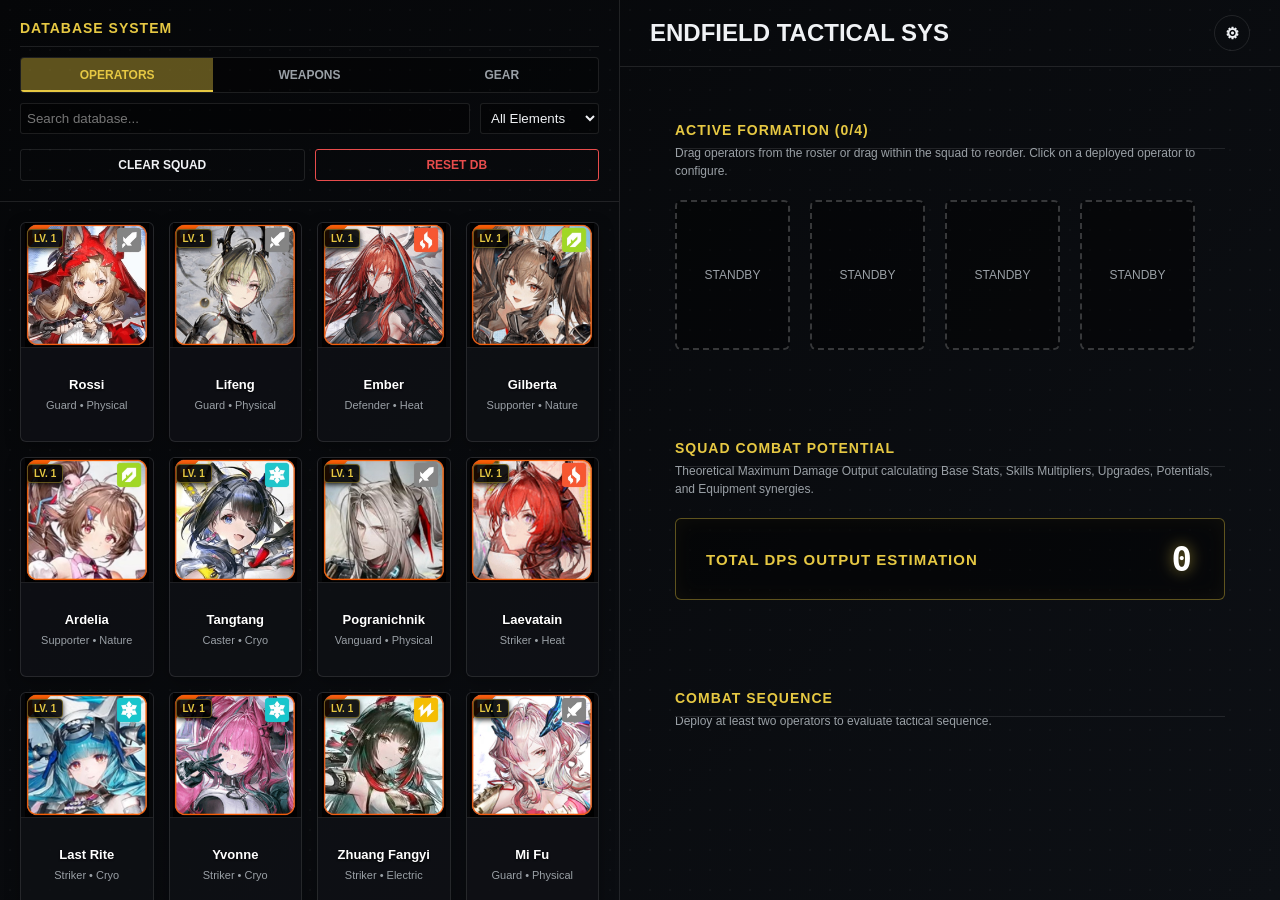
==== commit c2684360: "Gear System Overhaul & Audio Controls ✨ New Features  Audio System Settings: Added a new configura" ====
--- a/index.html
+++ b/index.html
@@ -50,6 +50,8 @@
                 <div class="logo-area">
                     <h1>ENDFIELD <span>TACTICAL SYS</span></h1>
                 </div>
+                <!-- Configuration Button -->
+                <button class="btn-ghost" style="padding: 6px 12px; font-size: 16px; flex: none; border-radius: 50%; width: 36px; height: 36px; display: flex; align-items: center; justify-content: center;" onclick="openSystemSettings()">⚙</button>
             </header>
 
             <div class="tactical-content">
@@ -206,21 +208,37 @@
                         <div class="data-block mt-10">
                             <h3>Factory Equipment</h3>
                             <div class="gear-grid">
+                                <!-- ARMOR -->
                                 <div class="gear-item">
                                     <div class="gear-mini-icon" id="icon-equip-armor"></div>
-                                    <div style="flex:1;"><label>ARMOR</label><select id="conf-equip-armor" class="tech-input full-width" onchange="updateLiveStatsAndDOM()"></select></div>
+                                    <div style="flex: 2;"><label>ARMOR</label><select id="conf-equip-armor" class="tech-input full-width" onchange="updateLiveStatsAndDOM()"></select></div>
+                                    <div style="flex: 1;"><label>LVL</label><select id="conf-equip-armor-lvl" class="tech-input full-width text-center" onchange="updateLiveStatsAndDOM()">
+                                        <option value="0">+0</option><option value="1">+1</option><option value="2">+2</option><option value="3">+3</option>
+                                    </select></div>
                                 </div>
+                                <!-- GLOVES -->
                                 <div class="gear-item">
                                     <div class="gear-mini-icon" id="icon-equip-gloves"></div>
-                                    <div style="flex:1;"><label>GLOVES</label><select id="conf-equip-gloves" class="tech-input full-width" onchange="updateLiveStatsAndDOM()"></select></div>
+                                    <div style="flex: 2;"><label>GLOVES</label><select id="conf-equip-gloves" class="tech-input full-width" onchange="updateLiveStatsAndDOM()"></select></div>
+                                    <div style="flex: 1;"><label>LVL</label><select id="conf-equip-gloves-lvl" class="tech-input full-width text-center" onchange="updateLiveStatsAndDOM()">
+                                        <option value="0">+0</option><option value="1">+1</option><option value="2">+2</option><option value="3">+3</option>
+                                    </select></div>
                                 </div>
+                                <!-- KIT 1 -->
                                 <div class="gear-item">
                                     <div class="gear-mini-icon" id="icon-equip-kit1"></div>
-                                    <div style="flex:1;"><label>KIT 1</label><select id="conf-equip-kit1" class="tech-input full-width" onchange="updateLiveStatsAndDOM()"></select></div>
+                                    <div style="flex: 2;"><label>KIT 1</label><select id="conf-equip-kit1" class="tech-input full-width" onchange="updateLiveStatsAndDOM()"></select></div>
+                                    <div style="flex: 1;"><label>LVL</label><select id="conf-equip-kit1-lvl" class="tech-input full-width text-center" onchange="updateLiveStatsAndDOM()">
+                                        <option value="0">+0</option><option value="1">+1</option><option value="2">+2</option><option value="3">+3</option>
+                                    </select></div>
                                 </div>
+                                <!-- KIT 2 -->
                                 <div class="gear-item">
                                     <div class="gear-mini-icon" id="icon-equip-kit2"></div>
-                                    <div style="flex:1;"><label>KIT 2</label><select id="conf-equip-kit2" class="tech-input full-width" onchange="updateLiveStatsAndDOM()"></select></div>
+                                    <div style="flex: 2;"><label>KIT 2</label><select id="conf-equip-kit2" class="tech-input full-width" onchange="updateLiveStatsAndDOM()"></select></div>
+                                    <div style="flex: 1;"><label>LVL</label><select id="conf-equip-kit2-lvl" class="tech-input full-width text-center" onchange="updateLiveStatsAndDOM()">
+                                        <option value="0">+0</option><option value="1">+1</option><option value="2">+2</option><option value="3">+3</option>
+                                    </select></div>
                                 </div>
                             </div>
                         </div>
@@ -286,7 +304,34 @@
 
         </div>
     </div>
-
+    <!-- System Settings Modal -->
+    <div id="modal-system-settings" class="modal">
+        <div class="modal-content modal-sm glass-panel">
+            <span class="close-btn" onclick="closeSystemSettings()">&times;</span>
+            <h2 style="color: var(--primary-yellow); text-transform: uppercase; margin-bottom: 20px; font-size: 16px;">System Settings</h2>
+            
+            <div class="data-block">
+                <h3 style="margin-bottom: 15px;">Audio Configuration</h3>
+                
+                <div style="display: flex; justify-content: space-between; align-items: center; margin-bottom: 15px;">
+                    <span style="font-size: 12px; font-weight: bold; color: #FFF;">Enable Operator Voice Lines</span>
+                    <label class="switch" style="position: relative; display: inline-block; width: 40px; height: 20px;">
+                        <input type="checkbox" id="setting-audio-toggle" checked onchange="toggleAudioSystem()" style="opacity: 0; width: 0; height: 0;">
+                        <span class="slider" style="position: absolute; cursor: pointer; top: 0; left: 0; right: 0; bottom: 0; background-color: var(--danger-red); transition: .4s; border-radius: 20px;"></span>
+                        <span class="slider-knob" style="position: absolute; height: 14px; width: 14px; left: 3px; bottom: 3px; background-color: white; transition: .4s; border-radius: 50%;"></span>
+                    </label>
+                </div>
+
+                <div style="display: flex; flex-direction: column; gap: 8px;">
+                    <div style="display: flex; justify-content: space-between;">
+                        <span style="font-size: 12px; color: var(--text-dim);">Voice Volume</span>
+                        <span style="font-size: 12px; color: var(--primary-yellow); font-family: monospace;" id="volume-readout">100%</span>
+                    </div>
+                    <input type="range" id="setting-audio-volume" min="0" max="100" value="100" class="tech-slider" oninput="changeVolume()">
+                </div>
+            </div>
+        </div>
+    </div>
     <script src="script.js"></script>
 </body>
 </html>
--- a/style.css
+++ b/style.css
@@ -96,7 +96,23 @@
 .tactical-panel { flex: 1; display: flex; flex-direction: column; padding: 0; overflow-y: auto; background: transparent; }
 
 /* Absolute top header */
-.header-nav { padding: 15px 30px; width: 100%; box-sizing: border-box; text-align: left; border-bottom: 1px solid var(--border-dim); border-radius: 0; }
+/* Cabeçalho superior com layout flexível para alinhar os itens nas extremidades */
+.header-nav { 
+    display: flex; 
+    justify-content: space-between; 
+    align-items: center;
+    padding: 15px 30px; 
+    width: 100%; 
+    box-sizing: border-box; 
+    text-align: left; 
+    border-bottom: 1px solid var(--border-dim); 
+    border-radius: 0; 
+}
+
+/* Remove a margem padrão do h1 para ficar perfeitamente alinhado ao centro com o botão */
+.header-nav h1 {
+    margin: 0;
+}
 .tactical-content { padding: 30px; display: flex; flex-direction: column; flex: 1; gap: 20px; }
 
 .squad-board { padding: 25px; border-radius: 8px; }
@@ -223,4 +239,45 @@
 @keyframes fade-in-out { 0% { opacity: 0; transform: translateX(50px); } 10% { opacity: 1; transform: translateX(0); } 90% { opacity: 1; transform: translateX(0); } 100% { opacity: 0; transform: translateX(50px); } }
 
 .shake-error { animation: shake 0.4s cubic-bezier(.36,.07,.19,.97) both; border-color: var(--danger-red) !important; color: var(--danger-red) !important; box-shadow: 0 0 10px rgba(232, 76, 76, 0.3); }
-@keyframes shake { 10%, 90% { transform: translate3d(-1px, 0, 0); } 20%, 80% { transform: translate3d(2px, 0, 0); } 30%, 50%, 70% { transform: translate3d(-4px, 0, 0); } 40%, 60% { transform: translate3d(4px, 0, 0); } }+@keyframes shake { 10%, 90% { transform: translate3d(-1px, 0, 0); } 20%, 80% { transform: translate3d(2px, 0, 0); } 30%, 50%, 70% { transform: translate3d(-4px, 0, 0); } 40%, 60% { transform: translate3d(4px, 0, 0); } }
+
+/* SYSTEM SETTINGS & AUDIO SLIDER STYLES */
+.tech-slider {
+    -webkit-appearance: none;
+    appearance: none;
+    width: 100%;
+    height: 6px;
+    background: rgba(0, 0, 0, 0.6);
+    outline: none;
+    border-radius: 3px;
+    border: 1px solid var(--border-dim);
+}
+
+.tech-slider::-webkit-slider-thumb {
+    -webkit-appearance: none;
+    appearance: none;
+    width: 16px;
+    height: 16px;
+    border-radius: 50%;
+    background: var(--primary-yellow);
+    cursor: pointer;
+    box-shadow: 0 0 10px rgba(230, 200, 67, 0.5);
+}
+
+.tech-slider::-moz-range-thumb {
+    width: 16px;
+    height: 16px;
+    border-radius: 50%;
+    background: var(--primary-yellow);
+    cursor: pointer;
+    box-shadow: 0 0 10px rgba(230, 200, 67, 0.5);
+    border: none;
+}
+
+/* TOGGLE SWITCH ANIMATION FIX */
+input:checked + .slider {
+    background-color: #2ECC71 !important;
+}
+input:checked ~ .slider-knob {
+    transform: translateX(20px);
+}
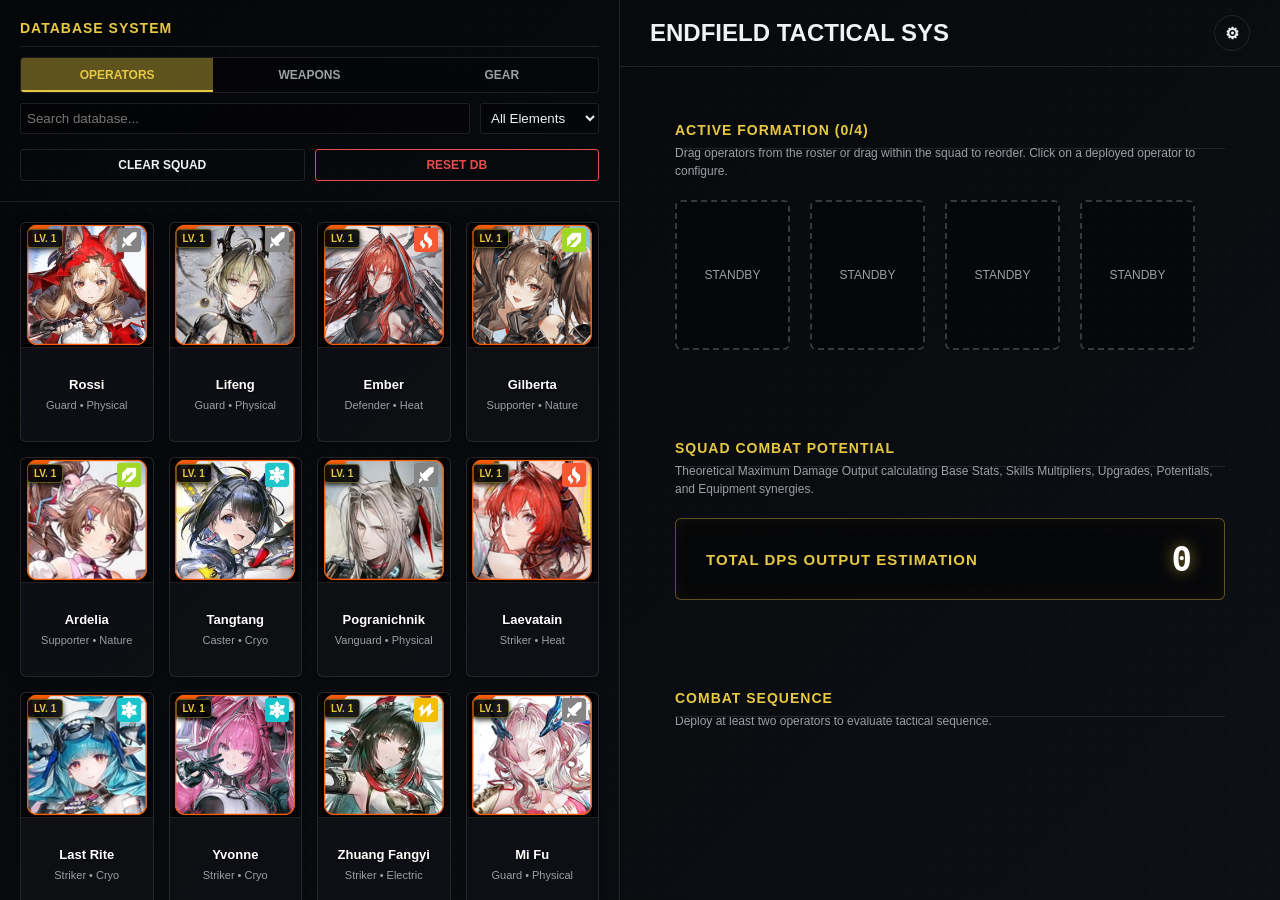
==== commit 6d053b41: "Fix Operator grid & refactor Gear image paths **🐛 Bug Fixes** * **Operator Roster UI:** Fixed a cri" ====
--- a/index.html
+++ b/index.html
@@ -304,7 +304,7 @@
 
         </div>
     </div>
-    <!-- System Settings Modal -->
+<!-- System Settings Modal -->
     <div id="modal-system-settings" class="modal">
         <div class="modal-content modal-sm glass-panel">
             <span class="close-btn" onclick="closeSystemSettings()">&times;</span>
@@ -330,6 +330,16 @@
                     <input type="range" id="setting-audio-volume" min="0" max="100" value="100" class="tech-slider" oninput="changeVolume()">
                 </div>
             </div>
+
+            <!-- NOVA SEÇÃO: Gerenciamento de Dados -->
+            <div class="data-block mt-20">
+                <h3 style="margin-bottom: 10px; color: var(--danger-red);">Data Management</h3>
+                <p style="font-size: 11px; color: var(--text-dim); margin-bottom: 15px;">Clear all your locally saved progress, including squad formations and operator configs. This cannot be undone.</p>
+                <button class="btn-danger full-width" onclick="clearLocalSave()">Delete Save Data</button>
+            </div>
+
+                </div>
+            </div>
         </div>
     </div>
     <script src="script.js"></script>
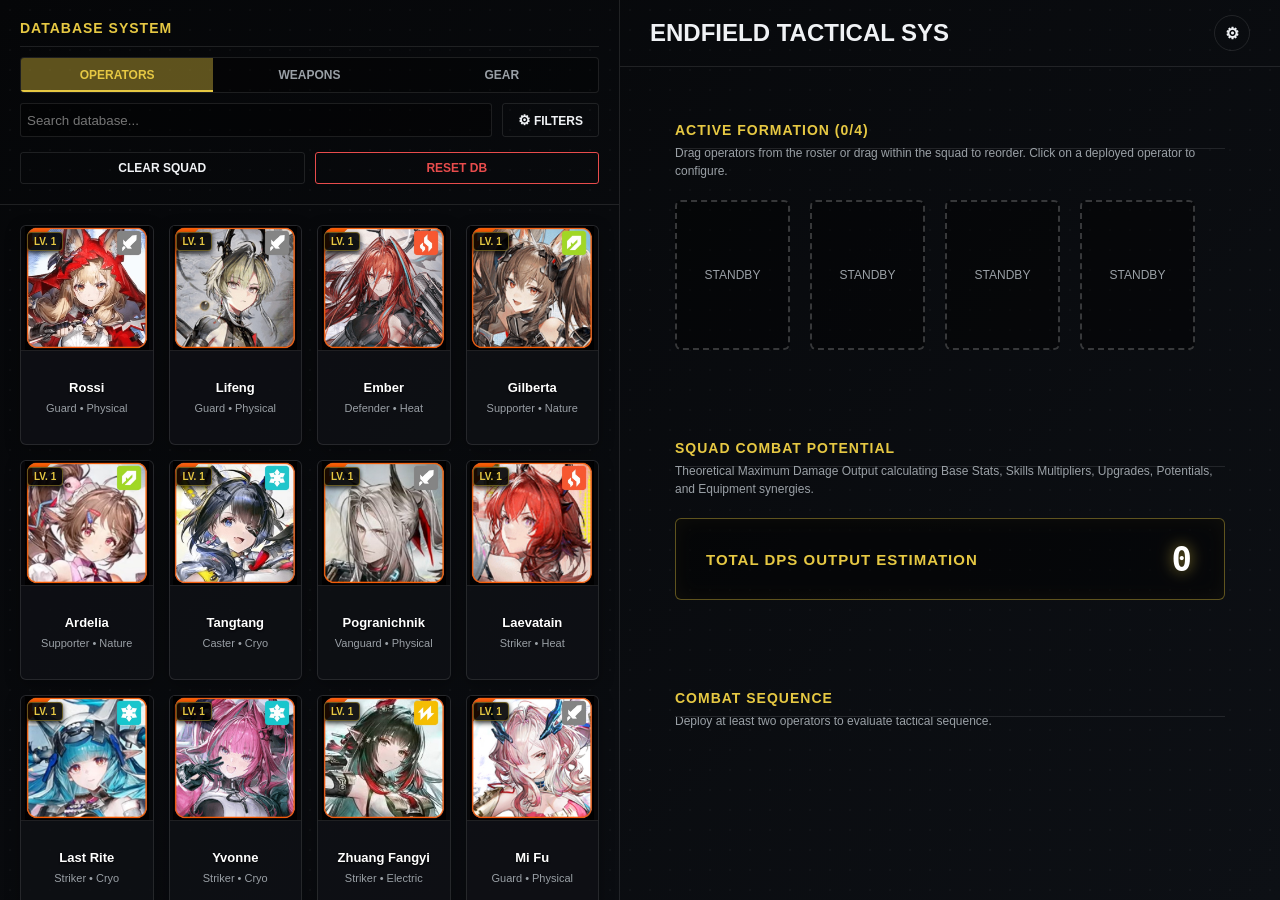
==== commit 31f581f2: "UI Overhaul, Advanced Filters & Bonekrusha Set ✨ New Features Advanced Roster Filters: Replaced the" ====
--- a/index.html
+++ b/index.html
@@ -23,16 +23,58 @@
                     <button class="tab-btn" id="tab-btn-gear" onclick="switchTab('gear')">Gear</button>
                 </div>
                 <div class="search-filters mt-10">
-                    <input type="text" id="search-name" class="tech-input" placeholder="Search database..." onkeyup="renderRoster()">
-                    <select id="filter-element" class="tech-input" onchange="renderRoster()">
-                        <option value="All">All Elements</option>
-                        <option value="Physical">Physical</option>
-                        <option value="Heat">Heat</option>
-                        <option value="Cryo">Cryo</option>
-                        <option value="Nature">Nature</option>
-                        <option value="Electric">Electric</option>
-                        <option value="Arts">Originium Arts</option>
-                    </select>
+                    <input type="text" id="search-name" class="tech-input full-width" placeholder="Search database..." onkeyup="renderRoster()">
+                    <button class="btn-ghost" id="btn-toggle-filters" style="flex: none; width: auto;" onclick="toggleFiltersPanel()">
+                        <span style="font-size: 14px;">⚙</span> Filters
+                    </button>
+                </div>
+
+                <!-- PAINEL DE FILTROS AVANÇADOS -->
+                <div id="advanced-filters-panel" class="filters-panel" style="display: none;">
+                    <div class="filter-group">
+                        <label>Rarity</label>
+                        <div class="filter-options" id="filter-rarity">
+                            <button class="filter-chip" onclick="toggleFilter('rarity', 6)">6★</button>
+                            <button class="filter-chip" onclick="toggleFilter('rarity', 5)">5★</button>
+                            <button class="filter-chip" onclick="toggleFilter('rarity', 4)">4★</button>
+                        </div>
+                    </div>
+                    
+                    <div class="filter-group">
+                        <label>Class</label>
+                        <div class="filter-options" id="filter-class">
+                            <button class="filter-chip" onclick="toggleFilter('class', 'Guard')">Guard</button>
+                            <button class="filter-chip" onclick="toggleFilter('class', 'Defender')">Defender</button>
+                            <button class="filter-chip" onclick="toggleFilter('class', 'Supporter')">Support</button>
+                            <button class="filter-chip" onclick="toggleFilter('class', 'Caster')">Caster</button>
+                            <button class="filter-chip" onclick="toggleFilter('class', 'Vanguard')">Vanguard</button>
+                            <button class="filter-chip" onclick="toggleFilter('class', 'Striker')">Striker</button>
+                        </div>
+                    </div>
+
+                    <div class="filter-group">
+                        <label>Element</label>
+                        <div class="filter-options" id="filter-element">
+                            <button class="filter-chip" onclick="toggleFilter('element', 'Cryo')">Cryo</button>
+                            <button class="filter-chip" onclick="toggleFilter('element', 'Heat')">Heat</button>
+                            <button class="filter-chip" onclick="toggleFilter('element', 'Nature')">Nature</button>
+                            <button class="filter-chip" onclick="toggleFilter('element', 'Physical')">Physical</button>
+                            <button class="filter-chip" onclick="toggleFilter('element', 'Electric')">Electric</button>
+                        </div>
+                    </div>
+
+                    <div class="filter-group">
+                        <label>Weapon</label>
+                        <div class="filter-options" id="filter-weapon">
+                            <button class="filter-chip" onclick="toggleFilter('weapon', 'Sword')">Sword</button>
+                            <button class="filter-chip" onclick="toggleFilter('weapon', 'Arts Unit')">Arts Unit</button>
+                            <button class="filter-chip" onclick="toggleFilter('weapon', 'Greatsword')">Greatsword</button>
+                            <button class="filter-chip" onclick="toggleFilter('weapon', 'Polearm')">Polearm</button>
+                            <button class="filter-chip" onclick="toggleFilter('weapon', 'Handcannons')">Handcannons</button>
+                        </div>
+                    </div>
+                    
+                    <button class="btn-ghost full-width mt-10" onclick="clearAllFilters()" style="font-size: 10px;">Clear Filters</button>
                 </div>
                 <div class="roster-actions mt-10">
                     <button class="btn-ghost" onclick="clearSquad()">Clear Squad</button>
@@ -211,34 +253,46 @@
                                 <!-- ARMOR -->
                                 <div class="gear-item">
                                     <div class="gear-mini-icon" id="icon-equip-armor"></div>
-                                    <div style="flex: 2;"><label>ARMOR</label><select id="conf-equip-armor" class="tech-input full-width" onchange="updateLiveStatsAndDOM()"></select></div>
-                                    <div style="flex: 1;"><label>LVL</label><select id="conf-equip-armor-lvl" class="tech-input full-width text-center" onchange="updateLiveStatsAndDOM()">
-                                        <option value="0">+0</option><option value="1">+1</option><option value="2">+2</option><option value="3">+3</option>
-                                    </select></div>
+                                    <div style="flex: 2; position: relative;">
+                                        <label>ARMOR</label>
+                                        <div class="custom-select-trigger tech-input full-width" onclick="toggleCustomSelect('armor')" id="display-equip-armor">No Equipment</div>
+                                        <div class="custom-select-options" id="options-equip-armor" style="display: none;"></div>
+                                        <input type="hidden" id="conf-equip-armor" value="none">
+                                    </div>
+                                    <div style="flex: 1;"><label>LVL</label><select id="conf-equip-armor-lvl" class="tech-input full-width text-center" onchange="updateLiveStatsAndDOM()"><option value="0">+0</option><option value="1">+1</option><option value="2">+2</option><option value="3">+3</option></select></div>
                                 </div>
                                 <!-- GLOVES -->
                                 <div class="gear-item">
                                     <div class="gear-mini-icon" id="icon-equip-gloves"></div>
-                                    <div style="flex: 2;"><label>GLOVES</label><select id="conf-equip-gloves" class="tech-input full-width" onchange="updateLiveStatsAndDOM()"></select></div>
-                                    <div style="flex: 1;"><label>LVL</label><select id="conf-equip-gloves-lvl" class="tech-input full-width text-center" onchange="updateLiveStatsAndDOM()">
-                                        <option value="0">+0</option><option value="1">+1</option><option value="2">+2</option><option value="3">+3</option>
-                                    </select></div>
+                                    <div style="flex: 2; position: relative;">
+                                        <label>GLOVES</label>
+                                        <div class="custom-select-trigger tech-input full-width" onclick="toggleCustomSelect('gloves')" id="display-equip-gloves">No Equipment</div>
+                                        <div class="custom-select-options" id="options-equip-gloves" style="display: none;"></div>
+                                        <input type="hidden" id="conf-equip-gloves" value="none">
+                                    </div>
+                                    <div style="flex: 1;"><label>LVL</label><select id="conf-equip-gloves-lvl" class="tech-input full-width text-center" onchange="updateLiveStatsAndDOM()"><option value="0">+0</option><option value="1">+1</option><option value="2">+2</option><option value="3">+3</option></select></div>
                                 </div>
                                 <!-- KIT 1 -->
                                 <div class="gear-item">
                                     <div class="gear-mini-icon" id="icon-equip-kit1"></div>
-                                    <div style="flex: 2;"><label>KIT 1</label><select id="conf-equip-kit1" class="tech-input full-width" onchange="updateLiveStatsAndDOM()"></select></div>
-                                    <div style="flex: 1;"><label>LVL</label><select id="conf-equip-kit1-lvl" class="tech-input full-width text-center" onchange="updateLiveStatsAndDOM()">
-                                        <option value="0">+0</option><option value="1">+1</option><option value="2">+2</option><option value="3">+3</option>
-                                    </select></div>
+                                    <div style="flex: 2; position: relative;">
+                                        <label>KIT 1</label>
+                                        <div class="custom-select-trigger tech-input full-width" onclick="toggleCustomSelect('kit1')" id="display-equip-kit1">No Equipment</div>
+                                        <div class="custom-select-options" id="options-equip-kit1" style="display: none;"></div>
+                                        <input type="hidden" id="conf-equip-kit1" value="none">
+                                    </div>
+                                    <div style="flex: 1;"><label>LVL</label><select id="conf-equip-kit1-lvl" class="tech-input full-width text-center" onchange="updateLiveStatsAndDOM()"><option value="0">+0</option><option value="1">+1</option><option value="2">+2</option><option value="3">+3</option></select></div>
                                 </div>
                                 <!-- KIT 2 -->
                                 <div class="gear-item">
                                     <div class="gear-mini-icon" id="icon-equip-kit2"></div>
-                                    <div style="flex: 2;"><label>KIT 2</label><select id="conf-equip-kit2" class="tech-input full-width" onchange="updateLiveStatsAndDOM()"></select></div>
-                                    <div style="flex: 1;"><label>LVL</label><select id="conf-equip-kit2-lvl" class="tech-input full-width text-center" onchange="updateLiveStatsAndDOM()">
-                                        <option value="0">+0</option><option value="1">+1</option><option value="2">+2</option><option value="3">+3</option>
-                                    </select></div>
+                                    <div style="flex: 2; position: relative;">
+                                        <label>KIT 2</label>
+                                        <div class="custom-select-trigger tech-input full-width" onclick="toggleCustomSelect('kit2')" id="display-equip-kit2">No Equipment</div>
+                                        <div class="custom-select-options" id="options-equip-kit2" style="display: none;"></div>
+                                        <input type="hidden" id="conf-equip-kit2" value="none">
+                                    </div>
+                                    <div style="flex: 1;"><label>LVL</label><select id="conf-equip-kit2-lvl" class="tech-input full-width text-center" onchange="updateLiveStatsAndDOM()"><option value="0">+0</option><option value="1">+1</option><option value="2">+2</option><option value="3">+3</option></select></div>
                                 </div>
                             </div>
                         </div>
--- a/style.css
+++ b/style.css
@@ -162,17 +162,17 @@
 .text-center { text-align: center; }
 
 /* Inner Modal Tabs Logic */
-.op-tab-content { display: none; flex: 1; overflow: hidden; flex-direction: column; }
+.op-tab-content { display: none; flex: 1; overflow: visible; flex-direction: column; min-height: 0; }
 .op-tab-content.active { display: flex; }
 
 /* Column Layouts */
-.config-grid { display: flex; gap: 15px; overflow: hidden; flex: 1; }
-.config-col { flex: 1; display: flex; flex-direction: column; overflow: hidden; }
+.config-grid { display: flex; gap: 15px; overflow: visible; flex: 1; min-height: 0; }
+.config-col { flex: 1; display: flex; flex-direction: column; overflow: visible; min-height: 0; }
 .data-block { background: rgba(0,0,0,0.3); border: 1px solid var(--border-dim); padding: 10px; border-radius: 6px; }
 .data-block h3 { margin: 0 0 10px 0; font-size: 10px; color: var(--primary-yellow); text-transform: uppercase; border-bottom: 1px solid rgba(255,255,255,0.1); padding-bottom: 4px; letter-spacing: 1px; flex-shrink: 0; }
 
 /* Fill available height in col 2 and 3 */
-.flex-col-fill { flex: 1; display: flex; flex-direction: column; overflow: hidden; }
+.flex-col-fill { flex: 1; display: flex; flex-direction: column; overflow: hidden; min-height: 0; }
 
 .weapon-display { display: flex; gap: 15px; align-items: center; }
 .weapon-preview { width: 50px; height: 50px; background: rgba(0,0,0,0.6); border: 1px solid var(--border-dim); flex-shrink: 0; background-size: 90%; background-repeat: no-repeat; background-position: center; display: flex; align-items: center; justify-content: center; border-radius: 4px; }
@@ -280,4 +280,121 @@
 }
 input:checked ~ .slider-knob {
     transform: translateX(20px);
+}
+
+/* ADVANCED FILTERS PANEL */
+.filters-panel {
+    background: rgba(15, 17, 22, 0.95);
+    border: 1px solid var(--border-dim);
+    border-radius: 6px;
+    padding: 15px;
+    margin-top: 10px;
+    display: flex;
+    flex-direction: column;
+    gap: 15px;
+    box-shadow: inset 0 0 20px rgba(0,0,0,0.8);
+}
+.filter-group label {
+    display: block;
+    font-size: 11px;
+    color: var(--text-dim);
+    margin-bottom: 6px;
+}
+.filter-options {
+    display: flex;
+    flex-wrap: wrap;
+    gap: 6px;
+}
+.filter-chip {
+    background: transparent;
+    color: var(--text-main);
+    border: 1px solid var(--border-dim);
+    padding: 6px 12px;
+    border-radius: 4px;
+    font-size: 11px;
+    cursor: pointer;
+    transition: 0.2s;
+}
+.filter-chip:hover {
+    border-color: var(--text-dim);
+    background: rgba(255,255,255,0.05);
+}
+.filter-chip.active {
+    background: rgba(255,255,255,0.1);
+    color: #FFF;
+    border-color: #FFF;
+}
+/* CUSTOM SELECT & GEAR TOOLTIP */
+.custom-select-trigger {
+    cursor: pointer;
+    white-space: nowrap;
+    overflow: hidden;
+    text-overflow: ellipsis;
+    font-size: 10px;
+    line-height: 16px;
+    user-select: none;
+}
+.custom-select-options {
+    position: absolute;
+    bottom: 100%; /* Faz o menu abrir para CIMA */
+    left: 0;
+    width: 100%; /* Agora ele acompanha a largura da caixinha! */
+    min-width: 250px; /* Mas não encolhe demais para não esmagar o texto */
+    max-height: 250px;
+    overflow-y: auto;
+    background: rgba(15, 17, 22, 0.98);
+    border: 1px solid var(--primary-yellow);
+    z-index: 99999; /* Elevamos a prioridade para sobrepor TUDO */
+    border-radius: 4px;
+    box-shadow: 0 -4px 15px rgba(0,0,0,0.8);
+}
+.custom-select-item {
+    padding: 8px 10px;
+    font-size: 11px; /* Aumentamos levemente a fonte para combinar com a imagem */
+    color: var(--text-main);
+    cursor: pointer;
+    border-bottom: 1px solid rgba(255,255,255,0.05);
+    transition: 0.2s;
+    white-space: normal; 
+    line-height: 1.3;
+    display: flex;        /* Organiza imagem e texto lado a lado */
+    align-items: center;  /* Centraliza verticalmente */
+    gap: 12px;            /* Espaçamento perfeito entre a imagem e o texto */
+}
+.custom-select-item:hover {
+    background: rgba(230, 200, 67, 0.2);
+    color: var(--primary-yellow);
+}
+
+/* Tamanho e moldura da imagem dentro da lista */
+.custom-select-img {
+    width: 36px;  /* Tamanho grande e fácil de ver */
+    height: 36px;
+    background-color: rgba(0,0,0,0.4);
+    border: 1px solid var(--border-dim);
+    border-radius: 4px;
+    background-size: contain;
+    background-repeat: no-repeat;
+    background-position: center;
+    flex-shrink: 0;
+    display: flex;
+    align-items: center;
+    justify-content: center;
+    color: var(--text-dim);
+    font-weight: bold;
+}
+.custom-select-name {
+    flex: 1;
+}
+.gear-tooltip {
+    display: none;
+    position: fixed;
+    width: 350px;
+    background: rgba(10, 12, 16, 0.98);
+    border: 1px solid var(--primary-yellow);
+    z-index: 10001;
+    padding: 15px;
+    border-radius: 6px;
+    box-shadow: 0 10px 30px rgba(0,0,0,0.9);
+    pointer-events: none; /* Deixa o mouse atravessar o pop-up sem bugar */
 }
